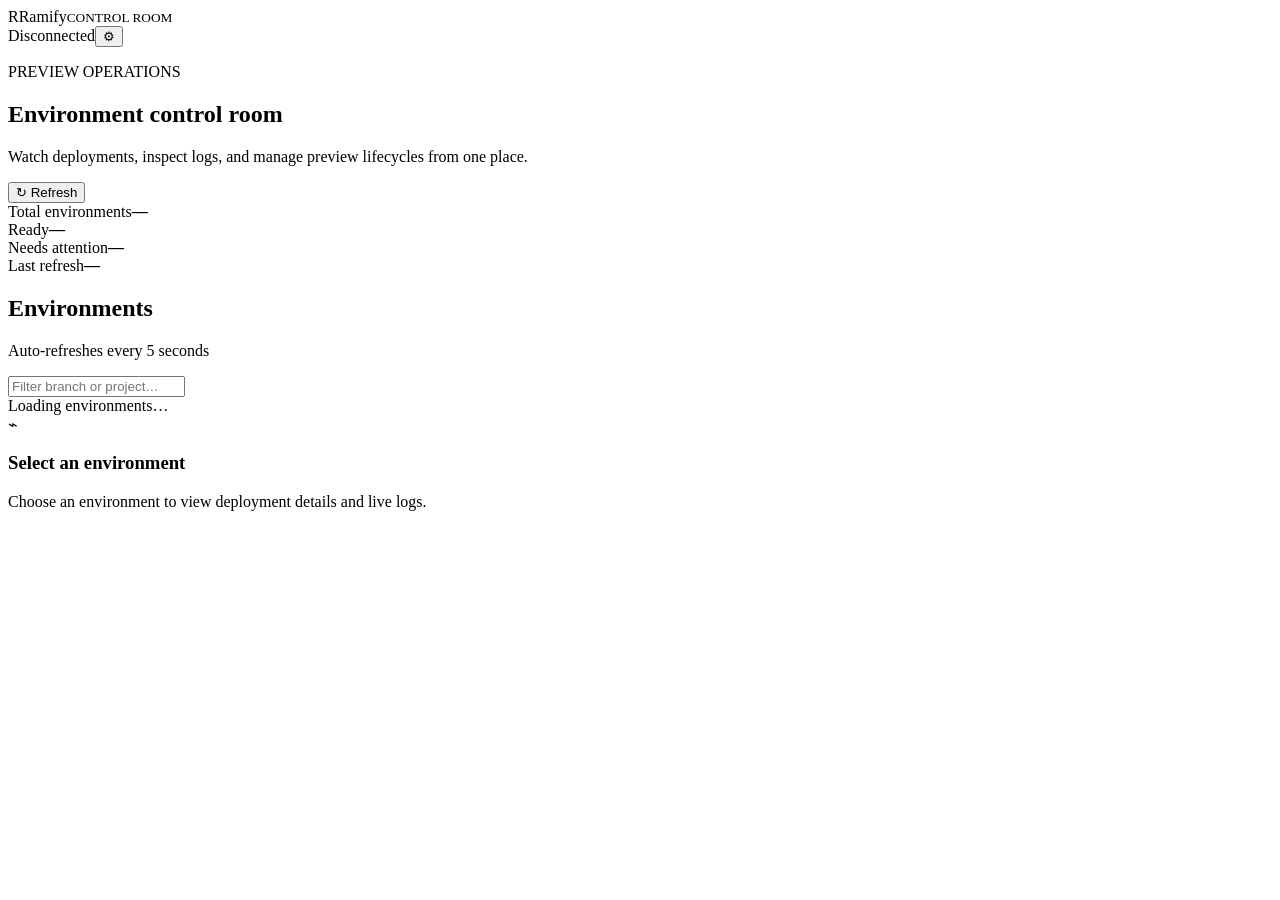
==== internal/api/dashboard/index.html @ 6ecee33e "feat: introduce built-in operational dashboard with environment management and auto-refreshing logs " ====
<!doctype html>
<html lang="en">
<head>
  <meta charset="utf-8">
  <meta name="viewport" content="width=device-width,initial-scale=1">
  <title>Ramify Control Room</title>
  <link rel="stylesheet" href="/dashboard/style.css">
</head>
<body>
  <header class="topbar">
    <div class="brand"><span class="brand-mark">R</span><span>Ramify</span><small>CONTROL ROOM</small></div>
    <div class="top-actions"><span id="connection" class="connection offline">Disconnected</span><button id="settings" class="icon-button" title="API token">⚙</button></div>
  </header>
  <main class="shell">
    <section class="hero"><div><p class="eyebrow">PREVIEW OPERATIONS</p><h1>Environment control room</h1><p class="muted">Watch deployments, inspect logs, and manage preview lifecycles from one place.</p></div><button id="refresh" class="button secondary">↻ Refresh</button></section>
    <section class="stats"><div class="stat"><span>Total environments</span><strong id="total">—</strong></div><div class="stat"><span>Ready</span><strong id="ready" class="green">—</strong></div><div class="stat"><span>Needs attention</span><strong id="attention" class="amber">—</strong></div><div class="stat"><span>Last refresh</span><strong id="updated">—</strong></div></section>
    <section class="workspace">
      <div class="panel environments-panel"><div class="panel-head"><div><h2>Environments</h2><p class="muted">Auto-refreshes every 5 seconds</p></div><input id="filter" class="search" placeholder="Filter branch or project…"></div><div id="environment-list" class="environment-list"><div class="empty">Loading environments…</div></div></div>
      <aside class="panel detail-panel"><div id="detail-empty" class="empty detail-empty"><div class="empty-icon">⌁</div><h3>Select an environment</h3><p>Choose an environment to view deployment details and live logs.</p></div><div id="detail" hidden></div></aside>
    </section>
  </main>
  <div id="toast" class="toast" role="status"></div>
  <dialog id="token-dialog"><form method="dialog" id="token-form"><div class="dialog-head"><div><p class="eyebrow">SECURE CONNECTION</p><h2>Connect to Ramify</h2></div><button value="cancel" class="close">×</button></div><p class="muted">Enter the bearer token configured for the Ramify TCP API. It stays in this browser only.</p><label>API token<input id="token" type="password" autocomplete="off" placeholder="Bearer token"></label><label class="remember"><input id="remember" type="checkbox" checked> Remember on this device</label><div class="dialog-actions"><button value="cancel" class="button secondary">Cancel</button><button value="default" class="button primary">Connect</button></div></form></dialog>
  <script src="/dashboard/app.js"></script>
</body>
</html>
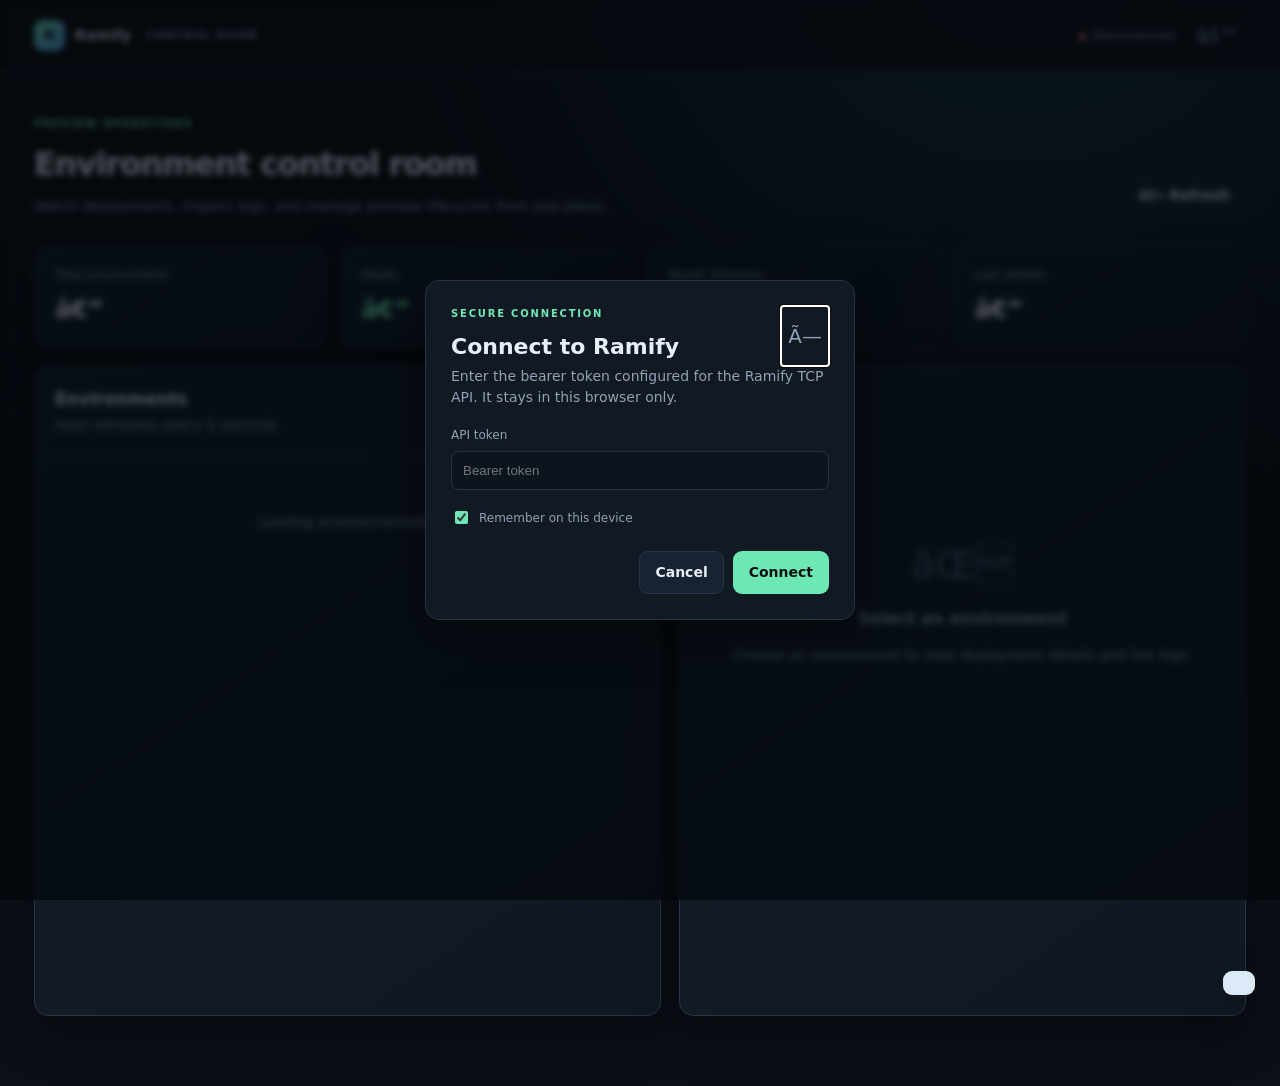
==== commit fe56fc77: "refactor: migrate dashboard to inline styles and remove unused CSS/JS Consolidates all dashboard sty" ====
--- a/internal/api/dashboard/index.html
+++ b/internal/api/dashboard/index.html
@@ -4,23 +4,619 @@
   <meta charset="utf-8">
   <meta name="viewport" content="width=device-width,initial-scale=1">
   <title>Ramify Control Room</title>
-  <link rel="stylesheet" href="/dashboard/style.css">
+  <style>
+:root {
+    color-scheme: dark;
+    --bg: #0b1017;
+    --panel: #111923;
+    --panel2: #172331;
+    --line: #263545;
+    --text: #e7eef7;
+    --muted: #91a2b5;
+    --accent: #6ee7b7;
+    --accent2: #60a5fa;
+    --amber: #fbbf24;
+    --red: #fb7185;
+    --shadow: 0 18px 50px #0005
+}
+
+* {
+    box-sizing: border-box
+}
+
+body {
+    margin: 0;
+    background: radial-gradient(circle at 80% -10%, #1d3847 0, #0b1017 40%);
+    color: var(--text);
+    font: 14px/1.5 Inter, ui-sans-serif, system-ui, -apple-system, BlinkMacSystemFont, "Segoe UI", sans-serif
+}
+
+.topbar {
+    height: 72px;
+    border-bottom: 1px solid var(--line);
+    display: flex;
+    align-items: center;
+    justify-content: space-between;
+    padding: 0 34px;
+    background: #0b1017dd;
+    backdrop-filter: blur(12px);
+    position: sticky;
+    top: 0;
+    z-index: 3
+}
+
+.brand {
+    display: flex;
+    align-items: center;
+    gap: 10px;
+    font-weight: 750;
+    letter-spacing: .02em
+}
+
+.brand small {
+    color: var(--muted);
+    font-size: 10px;
+    letter-spacing: .16em;
+    margin-left: 5px
+}
+
+.brand-mark {
+    display: grid;
+    place-items: center;
+    width: 31px;
+    height: 31px;
+    border-radius: 9px;
+    background: linear-gradient(135deg, var(--accent), var(--accent2));
+    color: #071016;
+    font-weight: 900
+}
+
+.top-actions {
+    display: flex;
+    align-items: center;
+    gap: 15px
+}
+
+.connection {
+    font-size: 12px
+}
+
+.connection:before {
+    content: "";
+    display: inline-block;
+    width: 7px;
+    height: 7px;
+    border-radius: 50%;
+    margin-right: 7px;
+    background: var(--red)
+}
+
+.connection.online:before {
+    background: var(--accent);
+    box-shadow: 0 0 12px var(--accent)
+}
+
+.connection.online {
+    color: var(--accent)
+}
+
+.connection.offline {
+    color: var(--muted)
+}
+
+button {
+    font: inherit;
+    cursor: pointer
+}
+
+.icon-button, .close {
+    border: 0;
+    background: none;
+    color: var(--muted);
+    font-size: 20px;
+    padding: 7px
+}
+
+.shell {
+    max-width: 1480px;
+    margin: auto;
+    padding: 44px 34px 70px
+}
+
+.hero {
+    display: flex;
+    justify-content: space-between;
+    align-items: end;
+    margin-bottom: 30px
+}
+
+.eyebrow {
+    font-size: 10px;
+    letter-spacing: .18em;
+    color: var(--accent);
+    font-weight: 750;
+    margin: 0 0 9px
+}
+
+.hero h1 {
+    font-size: 32px;
+    letter-spacing: -.04em;
+    margin: 0 0 8px
+}
+
+.muted {
+    color: var(--muted);
+    margin: 0
+}
+
+.button {
+    border: 1px solid transparent;
+    border-radius: 9px;
+    padding: 10px 15px;
+    font-weight: 700
+}
+
+.button.primary {
+    background: var(--accent);
+    color: #06110f
+}
+
+.button.secondary {
+    background: var(--panel2);
+    border-color: var(--line);
+    color: var(--text)
+}
+
+.button.danger {
+    background: #47202d;
+    border-color: #713143;
+    color: #fecdd3
+}
+
+.button.small {
+    font-size: 12px;
+    padding: 7px 10px
+}
+
+.stats {
+    display: grid;
+    grid-template-columns:repeat(4, 1fr);
+    gap: 14px;
+    margin-bottom: 18px
+}
+
+.stat, .panel {
+    background: linear-gradient(145deg, #131e2a, #101822);
+    border: 1px solid var(--line);
+    border-radius: 14px;
+    box-shadow: var(--shadow)
+}
+
+.stat {
+    padding: 18px 20px
+}
+
+.stat span {
+    display: block;
+    color: var(--muted);
+    font-size: 12px;
+    margin-bottom: 7px
+}
+
+.stat strong {
+    font-size: 25px;
+    letter-spacing: -.04em
+}
+
+.green {
+    color: var(--accent)
+}
+
+.amber {
+    color: var(--amber)
+}
+
+.workspace {
+    display: grid;
+    grid-template-columns:minmax(0, 1.05fr) minmax(380px, .95fr);
+    gap: 18px
+}
+
+.panel {
+    overflow: hidden
+}
+
+.panel-head {
+    display: flex;
+    justify-content: space-between;
+    align-items: center;
+    padding: 20px;
+    border-bottom: 1px solid var(--line)
+}
+
+h2 {
+    font-size: 17px;
+    margin: 0 0 3px
+}
+
+h3 {
+    margin: 0 0 5px
+}
+
+.search {
+    background: #0c141e;
+    border: 1px solid var(--line);
+    border-radius: 8px;
+    color: var(--text);
+    padding: 9px 11px;
+    width: 220px;
+    outline: none
+}
+
+.search:focus, input:focus {
+    border-color: var(--accent2)
+}
+
+.environment-list {
+    max-height: 650px;
+    overflow: auto
+}
+
+.environment {
+    padding: 17px 20px;
+    border-bottom: 1px solid #20303e;
+    cursor: pointer;
+    transition: .16s
+}
+
+.environment:hover, .environment.selected {
+    background: #182635
+}
+
+.env-main {
+    display: flex;
+    align-items: center;
+    justify-content: space-between;
+    gap: 10px
+}
+
+.env-name {
+    font-weight: 700;
+    overflow: hidden;
+    text-overflow: ellipsis;
+    white-space: nowrap
+}
+
+.env-branch {
+    color: var(--accent2);
+    font-family: ui-monospace, SFMono-Regular, monospace;
+    font-size: 12px;
+    margin-top: 4px;
+    overflow: hidden;
+    text-overflow: ellipsis;
+    white-space: nowrap
+}
+
+.env-meta {
+    display: flex;
+    gap: 14px;
+    color: var(--muted);
+    font-size: 11px;
+    margin-top: 10px
+}
+
+.badge {
+    font-size: 10px;
+    text-transform: uppercase;
+    letter-spacing: .08em;
+    border-radius: 20px;
+    padding: 4px 8px;
+    white-space: nowrap;
+    border: 1px solid
+}
+
+.badge.ready {
+    color: var(--accent);
+    border-color: #2b775e;
+    background: #12392f
+}
+
+.badge.failed, .badge.destroying {
+    color: var(--red);
+    border-color: #753343;
+    background: #3b1b27
+}
+
+.badge.sleeping, .badge.expired {
+    color: var(--amber);
+    border-color: #765b1b;
+    background: #3b2c0d
+}
+
+.badge.applying, .badge.pending {
+    color: var(--accent2);
+    border-color: #28568b;
+    background: #122a49
+}
+
+.detail-panel {
+    min-height: 650px
+}
+
+.detail {
+    padding: 25px
+}
+
+.detail-title {
+    display: flex;
+    justify-content: space-between;
+    gap: 12px;
+    align-items: start
+}
+
+.detail h2 {
+    font-size: 23px;
+    letter-spacing: -.03em
+}
+
+.detail-branch {
+    font-family: ui-monospace, monospace;
+    color: var(--accent2);
+    margin: 5px 0 19px
+}
+
+.actions {
+    display: flex;
+    gap: 8px;
+    flex-wrap: wrap;
+    margin: 18px 0 24px
+}
+
+.facts {
+    display: grid;
+    grid-template-columns:1fr 1fr;
+    gap: 13px;
+    margin-bottom: 24px
+}
+
+.fact {
+    background: #0c141e;
+    border: 1px solid #20303e;
+    border-radius: 9px;
+    padding: 11px
+}
+
+.fact span {
+    color: var(--muted);
+    font-size: 10px;
+    display: block;
+    text-transform: uppercase;
+    letter-spacing: .08em;
+    margin-bottom: 4px
+}
+
+.fact b {
+    font-size: 12px;
+    word-break: break-word
+}
+
+.logs-head {
+    display: flex;
+    justify-content: space-between;
+    align-items: center;
+    margin-bottom: 8px
+}
+
+.logs {
+    background: #080d13;
+    border: 1px solid #1d2a36;
+    border-radius: 9px;
+    min-height: 250px;
+    max-height: 390px;
+    overflow: auto;
+    padding: 14px;
+    color: #b8c7d8;
+    font: 12px/1.6 ui-monospace, SFMono-Regular, monospace;
+    white-space: pre-wrap
+}
+
+.empty {
+    text-align: center;
+    color: var(--muted);
+    padding: 55px 25px
+}
+
+.detail-empty {
+    padding-top: 170px
+}
+
+.empty-icon {
+    font-size: 38px;
+    color: #46627d;
+    margin-bottom: 13px
+}
+
+.toast {
+    position: fixed;
+    right: 25px;
+    bottom: 25px;
+    background: #dce9f7;
+    color: #0b1017;
+    padding: 12px 16px;
+    border-radius: 9px;
+    box-shadow: var(--shadow);
+    transform: translateY(120px);
+    transition: .25s;
+    z-index: 5
+}
+
+.toast.show {
+    transform: translateY(0)
+}
+
+dialog {
+    border: 1px solid var(--line);
+    border-radius: 14px;
+    background: var(--panel);
+    color: var(--text);
+    box-shadow: var(--shadow);
+    max-width: 430px;
+    width: calc(100% - 30px);
+    padding: 0
+}
+
+dialog::backdrop {
+    background: #02060baa;
+    backdrop-filter: blur(3px)
+}
+
+dialog form {
+    padding: 25px
+}
+
+.dialog-head {
+    display: flex;
+    justify-content: space-between
+}
+
+.dialog-head h2 {
+    font-size: 22px
+}
+
+label {
+    display: block;
+    font-size: 12px;
+    color: var(--muted);
+    margin-top: 18px
+}
+
+label input[type=password] {
+    display: block;
+    width: 100%;
+    margin-top: 7px;
+    background: #0c141e;
+    border: 1px solid var(--line);
+    border-radius: 8px;
+    color: var(--text);
+    padding: 11px
+}
+
+.remember {
+    display: flex;
+    gap: 8px;
+    align-items: center
+}
+
+.remember input {
+    accent-color: var(--accent)
+}
+
+.dialog-actions {
+    display: flex;
+    justify-content: end;
+    gap: 9px;
+    margin-top: 24px
+}
+
+@media (max-width: 900px) {
+    .workspace {
+        grid-template-columns:1fr
+    }
+
+    .detail-panel {
+        min-height: 450px
+    }
+
+    .stats {
+        grid-template-columns:repeat(2, 1fr)
+    }
+}
+
+@media (max-width: 580px) {
+    .topbar {
+        padding: 0 17px
+    }
+
+    .shell {
+        padding: 30px 15px
+    }
+
+    .hero {
+        align-items: start;
+        gap: 20px;
+        flex-direction: column
+    }
+
+    .hero h1 {
+        font-size: 27px
+    }
+
+    .panel-head {
+        display: block
+    }
+
+    .search {
+        width: 100%;
+        margin-top: 15px
+    }
+
+    .brand small {
+        display: none
+    }
+
+    .stats {
+        gap: 9px
+    }
+
+    .stat {
+        padding: 14px
+    }
+
+    .stat strong {
+        font-size: 21px
+    }
+}
+
+
+  </style>
 </head>
 <body>
   <header class="topbar">
     <div class="brand"><span class="brand-mark">R</span><span>Ramify</span><small>CONTROL ROOM</small></div>
-    <div class="top-actions"><span id="connection" class="connection offline">Disconnected</span><button id="settings" class="icon-button" title="API token">⚙</button></div>
+    <div class="top-actions"><span id="connection" class="connection offline">Disconnected</span><button id="settings" class="icon-button" title="API token">âš™</button></div>
   </header>
   <main class="shell">
-    <section class="hero"><div><p class="eyebrow">PREVIEW OPERATIONS</p><h1>Environment control room</h1><p class="muted">Watch deployments, inspect logs, and manage preview lifecycles from one place.</p></div><button id="refresh" class="button secondary">↻ Refresh</button></section>
-    <section class="stats"><div class="stat"><span>Total environments</span><strong id="total">—</strong></div><div class="stat"><span>Ready</span><strong id="ready" class="green">—</strong></div><div class="stat"><span>Needs attention</span><strong id="attention" class="amber">—</strong></div><div class="stat"><span>Last refresh</span><strong id="updated">—</strong></div></section>
+    <section class="hero"><div><p class="eyebrow">PREVIEW OPERATIONS</p><h1>Environment control room</h1><p class="muted">Watch deployments, inspect logs, and manage preview lifecycles from one place.</p></div><button id="refresh" class="button secondary">â†» Refresh</button></section>
+    <section class="stats"><div class="stat"><span>Total environments</span><strong id="total">â€”</strong></div><div class="stat"><span>Ready</span><strong id="ready" class="green">â€”</strong></div><div class="stat"><span>Needs attention</span><strong id="attention" class="amber">â€”</strong></div><div class="stat"><span>Last refresh</span><strong id="updated">â€”</strong></div></section>
     <section class="workspace">
-      <div class="panel environments-panel"><div class="panel-head"><div><h2>Environments</h2><p class="muted">Auto-refreshes every 5 seconds</p></div><input id="filter" class="search" placeholder="Filter branch or project…"></div><div id="environment-list" class="environment-list"><div class="empty">Loading environments…</div></div></div>
-      <aside class="panel detail-panel"><div id="detail-empty" class="empty detail-empty"><div class="empty-icon">⌁</div><h3>Select an environment</h3><p>Choose an environment to view deployment details and live logs.</p></div><div id="detail" hidden></div></aside>
+      <div class="panel environments-panel"><div class="panel-head"><div><h2>Environments</h2><p class="muted">Auto-refreshes every 5 seconds</p></div><input id="filter" class="search" placeholder="Filter branch or projectâ€¦"></div><div id="environment-list" class="environment-list"><div class="empty">Loading environmentsâ€¦</div></div></div>
+      <aside class="panel detail-panel"><div id="detail-empty" class="empty detail-empty"><div class="empty-icon">âŒ</div><h3>Select an environment</h3><p>Choose an environment to view deployment details and live logs.</p></div><div id="detail" hidden></div></aside>
     </section>
   </main>
   <div id="toast" class="toast" role="status"></div>
-  <dialog id="token-dialog"><form method="dialog" id="token-form"><div class="dialog-head"><div><p class="eyebrow">SECURE CONNECTION</p><h2>Connect to Ramify</h2></div><button value="cancel" class="close">×</button></div><p class="muted">Enter the bearer token configured for the Ramify TCP API. It stays in this browser only.</p><label>API token<input id="token" type="password" autocomplete="off" placeholder="Bearer token"></label><label class="remember"><input id="remember" type="checkbox" checked> Remember on this device</label><div class="dialog-actions"><button value="cancel" class="button secondary">Cancel</button><button value="default" class="button primary">Connect</button></div></form></dialog>
-  <script src="/dashboard/app.js"></script>
+  <dialog id="token-dialog"><form method="dialog" id="token-form"><div class="dialog-head"><div><p class="eyebrow">SECURE CONNECTION</p><h2>Connect to Ramify</h2></div><button value="cancel" class="close">Ã—</button></div><p class="muted">Enter the bearer token configured for the Ramify TCP API. It stays in this browser only.</p><label>API token<input id="token" type="password" autocomplete="off" placeholder="Bearer token"></label><label class="remember"><input id="remember" type="checkbox" checked> Remember on this device</label><div class="dialog-actions"><button value="cancel" class="button secondary">Cancel</button><button value="default" class="button primary">Connect</button></div></form></dialog>
+  <script>
+const state={token:localStorage.getItem('ramify.token')||'',envs:[],selected:null,baseDomain:'',logsTimer:null,refreshTimer:null};
+const $=id=>document.getElementById(id);
+const esc=v=>String(v??'').replace(/[&<>"']/g,c=>({'&':'&amp;','<':'&lt;','>':'&gt;','"':'&quot;',"'":'&#39;'}[c]));
+function api(path,options={}){options.headers={...(options.headers||{}),...(state.token?{Authorization:`Bearer ${state.token}`}:{})};return fetch(path,options).then(async r=>{if(r.status===401){openToken();throw Error('Unauthorized')}if(!r.ok)throw Error((await r.text())||`Request failed (${r.status})`);return r});}
+function openToken(){const d=$('token-dialog');$('token').value=state.token;d.showModal()}
+function toast(message){const t=$('toast');t.textContent=message;t.classList.add('show');setTimeout(()=>t.classList.remove('show'),3200)}
+function statusClass(s){return String(s||'').toLowerCase().replace(/[^a-z]/g,'')}
+function relativeTime(value){if(!value)return 'â€”';const d=new Date(value),m=Math.round((Date.now()-d)/60000);if(m<1)return 'just now';if(m<60)return `${m}m ago`;const h=Math.round(m/60);if(h<48)return `${h}h ago`;return `${Math.round(h/24)}d ago`}
+function expiry(value){if(!value)return 'No expiry';const d=new Date(value),m=Math.round((d-Date.now())/60000);if(m<0)return 'expired';if(m<60)return `${m}m left`;if(m<1440)return `${Math.round(m/60)}h left`;return `${Math.round(m/1440)}d left`}
+async function load(){try{const r=await api('/environments/?limit=100');state.envs=await r.json();$('connection').className='connection online';$('connection').textContent='Live';renderList();renderStats();if(state.selected){const found=state.envs.find(e=>e.ID===state.selected.ID);if(found){state.selected=found;renderDetail()}}$('updated').textContent=new Date().toLocaleTimeString([], {hour:'2-digit',minute:'2-digit'});}catch(e){$('connection').className='connection offline';$('connection').textContent='Disconnected';if(e.message!=='Unauthorized')toast(e.message)}}
+function renderStats(){$('total').textContent=state.envs.length;$('ready').textContent=state.envs.filter(e=>['ready','running'].includes(String(e.Status).toLowerCase())).length;$('attention').textContent=state.envs.filter(e=>['failed','destroying','expired'].includes(String(e.Status).toLowerCase())).length}
+function renderList(){const q=$('filter').value.toLowerCase();const list=state.envs.filter(e=>`${e.Project} ${e.Branch} ${e.Status}`.toLowerCase().includes(q));$('environment-list').innerHTML=list.length?list.map(e=>`<div class="environment ${state.selected?.ID===e.ID?'selected':''}" data-id="${esc(e.ID)}"><div class="env-main"><div class="env-name">${esc(e.Project)}</div><span class="badge ${statusClass(e.Status)}">${esc(e.Status)}</span></div><div class="env-branch">âŽ‡ ${esc(e.Branch)}</div><div class="env-meta"><span>${esc(e.Subdomain)}.${esc(state.baseDomain)}</span><span>${esc(expiry(e.TTLExpiresAt))}</span><span>${esc(relativeTime(e.UpdatedAt))}</span></div></div>`).join(''):'<div class="empty">No environments match this filter.</div>';document.querySelectorAll('.environment').forEach(x=>x.onclick=()=>select(x.dataset.id))}
+async function select(id){state.selected=state.envs.find(e=>e.ID===id)||null;renderList();renderDetail();loadLogs()}
+function renderDetail(){const e=state.selected;if(!e){$('detail').hidden=true;$('detail-empty').hidden=false;return}$('detail-empty').hidden=true;$('detail').hidden=false;const s=String(e.Status).toLowerCase();const host=`${e.Subdomain}.${state.baseDomain}`;$('detail').innerHTML=`<div class="detail"><div class="detail-title"><div><h2>${esc(e.Project)}</h2><div class="detail-branch">âŽ‡ ${esc(e.Branch)}</div></div><span class="badge ${statusClass(e.Status)}">${esc(e.Status)}</span></div><div class="actions"><a class="button primary" href="https://${esc(host)}" target="_blank" rel="noreferrer">Open preview â†—</a>${s==='sleeping'?'<button class="button secondary" data-action="wake">Wake</button>':s==='ready'?'<button class="button secondary" data-action="sleep">Sleep</button>':''}<button class="button danger" data-action="destroy">Destroy</button></div><div class="facts"><div class="fact"><span>Environment ID</span><b>${esc(e.ID)}</b></div><div class="fact"><span>Preview host</span><b>${esc(host)}</b></div><div class="fact"><span>Artifact</span><b>${esc(e.ArtifactRef)}</b></div><div class="fact"><span>Expires</span><b>${esc(e.TTLExpiresAt||'No expiry')}</b></div><div class="fact"><span>Created</span><b>${esc(e.CreatedAt)}</b></div><div class="fact"><span>Updated</span><b>${esc(e.UpdatedAt)}</b></div></div><div class="logs-head"><h3>Deployment logs</h3><button class="button secondary small" id="log-refresh">Refresh</button></div><pre id="logs" class="logs">Loading logsâ€¦</pre></div>`;document.querySelectorAll('[data-action]').forEach(b=>b.onclick=()=>action(b.dataset.action));$('log-refresh').onclick=loadLogs}
+async function action(kind){if(!state.selected)return;const labels={sleep:'sleep this environment',wake:'wake this environment',destroy:'destroy this environment'};if(!confirm(`Are you sure you want to ${labels[kind]}?`))return;try{const r=await api(`/environments/${encodeURIComponent(state.selected.ID)}/${kind}`,{method:'POST'});if(kind==='destroy'){$('detail-empty').hidden=false;$('detail').hidden=true;state.selected=null}else{state.selected=await r.json()}toast(`${kind[0].toUpperCase()+kind.slice(1)} requested`);await load()}catch(e){toast(e.message)}}
+async function loadLogs(){if(!state.selected)return;try{const r=await api(`/environments/${encodeURIComponent(state.selected.ID)}/logs`);$('logs').textContent=await r.text()}catch(e){if($('logs'))$('logs').textContent=e.message}}
+$('refresh').onclick=load;$('filter').oninput=renderList;$('settings').onclick=openToken;
+$('token-form').onsubmit=e=>{e.preventDefault();const value=$('token').value.trim();if(!value)return;state.token=value;if($('remember').checked)localStorage.setItem('ramify.token',value);else localStorage.removeItem('ramify.token');$('token-dialog').close();load()};
+fetch('/dashboard/config').then(r=>r.json()).then(c=>{state.baseDomain=c.base_domain;load();state.refreshTimer=setInterval(load,5000);state.logsTimer=setInterval(loadLogs,4000)});if(!state.token)setTimeout(openToken,250);
+
+
+  </script>
 </body>
 </html>
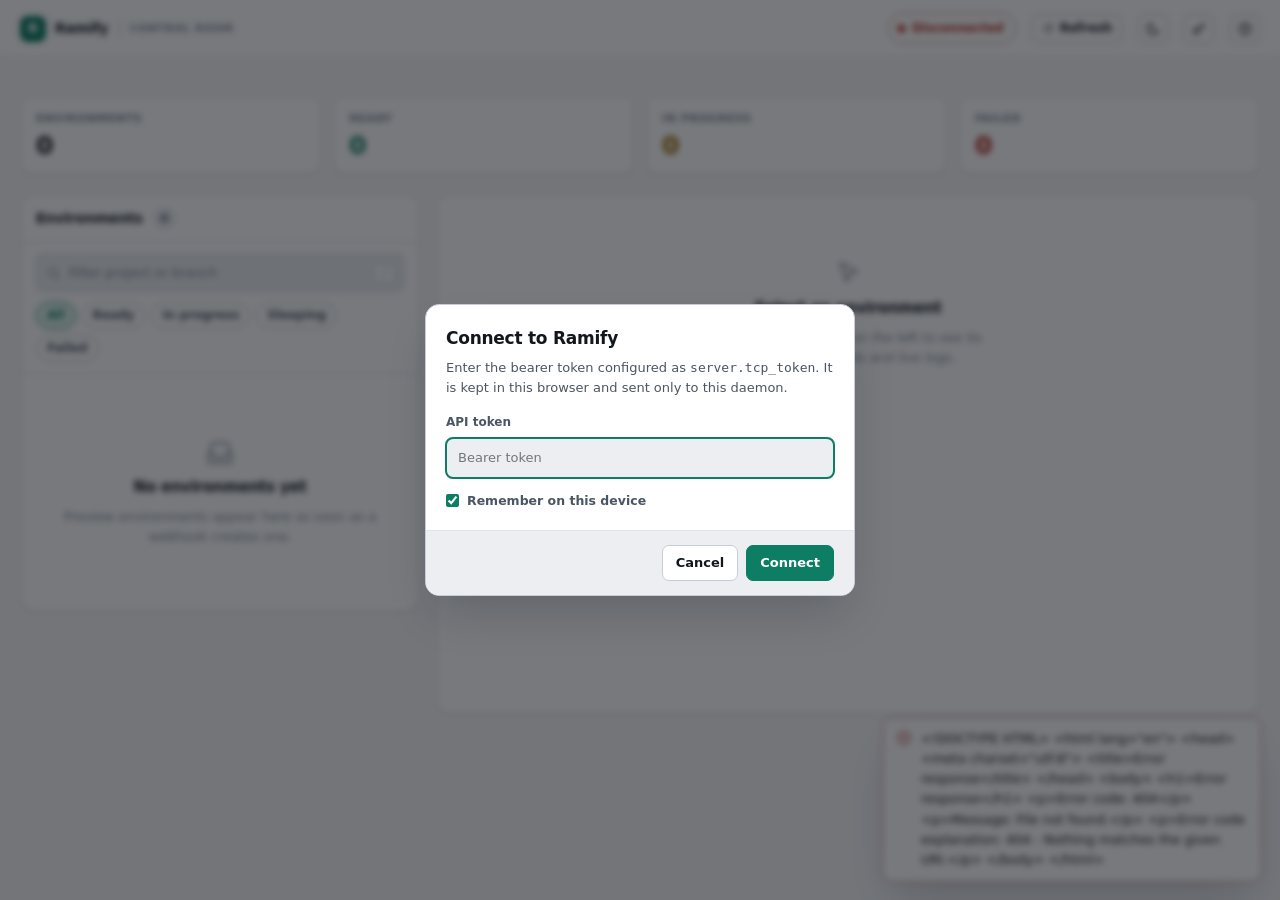
==== commit 2ce95c8a: "docs: expand provider documentation and operational guides Updated Google Cloud DNS, Route 53, and B" ====
--- a/internal/api/dashboard/index.html
+++ b/internal/api/dashboard/index.html
@@ -1,622 +1,1534 @@
 <!doctype html>
 <html lang="en">
 <head>
-  <meta charset="utf-8">
-  <meta name="viewport" content="width=device-width,initial-scale=1">
-  <title>Ramify Control Room</title>
-  <style>
+<meta charset="utf-8">
+<meta name="viewport" content="width=device-width,initial-scale=1">
+<meta name="color-scheme" content="light dark">
+<meta name="robots" content="noindex,nofollow">
+<title>Ramify Control Room</title>
+<style>
+/* ---------------------------------------------------------------- tokens -- */
 :root {
-    color-scheme: dark;
-    --bg: #0b1017;
-    --panel: #111923;
-    --panel2: #172331;
-    --line: #263545;
-    --text: #e7eef7;
-    --muted: #91a2b5;
-    --accent: #6ee7b7;
-    --accent2: #60a5fa;
-    --amber: #fbbf24;
-    --red: #fb7185;
-    --shadow: 0 18px 50px #0005
-}
-
-* {
-    box-sizing: border-box
-}
+  --bg:            #f6f7f9;
+  --bg-elev:       #ffffff;
+  --bg-sunken:     #eceef2;
+  --bg-code:       #f2f4f7;
+  --line:          #dfe3ea;
+  --line-strong:   #c6ccd8;
+  --text:          #12161d;
+  --text-soft:     #4b5563;
+  --text-faint:    #7b8494;
+
+  --accent:        #0d7d63;
+  --accent-hover:  #0a6250;
+  --accent-ink:    #ffffff;
+  --accent-wash:   #e2f3ee;
+
+  --ok:            #0d7d63;
+  --ok-wash:       #e2f3ee;
+  --busy:          #9a6400;
+  --busy-wash:     #fdf0d9;
+  --bad:           #b4241f;
+  --bad-wash:      #fce9e8;
+  --rest:          #4b5db8;
+  --rest-wash:     #e9ebfa;
+  --idle:          #6b7280;
+  --idle-wash:     #eceef2;
+
+  --focus:         #0d7d63;
+  --shadow-sm:     0 1px 2px rgba(16, 24, 40, .06), 0 1px 3px rgba(16, 24, 40, .04);
+  --shadow-md:     0 4px 12px rgba(16, 24, 40, .08), 0 1px 3px rgba(16, 24, 40, .04);
+  --shadow-lg:     0 24px 48px -12px rgba(16, 24, 40, .22);
+
+  --radius:        10px;
+  --radius-sm:     7px;
+  --radius-lg:     14px;
+
+  --sans: ui-sans-serif, system-ui, -apple-system, "Segoe UI", Roboto, "Helvetica Neue", Arial, sans-serif;
+  --mono: ui-monospace, SFMono-Regular, "SF Mono", Menlo, Consolas, "Liberation Mono", monospace;
+}
+
+@media (prefers-color-scheme: dark) {
+  :root:not([data-theme="light"]) {
+    --bg:          #0c0f14;
+    --bg-elev:     #141922;
+    --bg-sunken:   #0f131a;
+    --bg-code:     #0a0d12;
+    --line:        #232a36;
+    --line-strong: #333c4c;
+    --text:        #e8edf4;
+    --text-soft:   #a5b0c0;
+    --text-faint:  #78849a;
+
+    --accent:      #3ddab0;
+    --accent-hover:#63e5c2;
+    --accent-ink:  #04140f;
+    --accent-wash: #12312a;
+
+    --ok:          #3ddab0;
+    --ok-wash:     #12312a;
+    --busy:        #f0b64d;
+    --busy-wash:   #33270f;
+    --bad:         #ff8b84;
+    --bad-wash:    #3a1a1a;
+    --rest:        #93a4ff;
+    --rest-wash:   #1e2340;
+    --idle:        #8b95a6;
+    --idle-wash:   #1b212b;
+
+    --focus:       #3ddab0;
+    --shadow-sm:   0 1px 2px rgba(0, 0, 0, .5);
+    --shadow-md:   0 4px 14px rgba(0, 0, 0, .45);
+    --shadow-lg:   0 24px 48px -12px rgba(0, 0, 0, .7);
+  }
+}
+
+:root[data-theme="dark"] {
+  --bg:          #0c0f14;
+  --bg-elev:     #141922;
+  --bg-sunken:   #0f131a;
+  --bg-code:     #0a0d12;
+  --line:        #232a36;
+  --line-strong: #333c4c;
+  --text:        #e8edf4;
+  --text-soft:   #a5b0c0;
+  --text-faint:  #78849a;
+
+  --accent:      #3ddab0;
+  --accent-hover:#63e5c2;
+  --accent-ink:  #04140f;
+  --accent-wash: #12312a;
+
+  --ok:          #3ddab0;
+  --ok-wash:     #12312a;
+  --busy:        #f0b64d;
+  --busy-wash:   #33270f;
+  --bad:         #ff8b84;
+  --bad-wash:    #3a1a1a;
+  --rest:        #93a4ff;
+  --rest-wash:   #1e2340;
+  --idle:        #8b95a6;
+  --idle-wash:   #1b212b;
+
+  --focus:       #3ddab0;
+  --shadow-sm:   0 1px 2px rgba(0, 0, 0, .5);
+  --shadow-md:   0 4px 14px rgba(0, 0, 0, .45);
+  --shadow-lg:   0 24px 48px -12px rgba(0, 0, 0, .7);
+}
+
+/* ------------------------------------------------------------------ base -- */
+*, *::before, *::after { box-sizing: border-box; }
+
+html { -webkit-text-size-adjust: 100%; }
 
 body {
-    margin: 0;
-    background: radial-gradient(circle at 80% -10%, #1d3847 0, #0b1017 40%);
-    color: var(--text);
-    font: 14px/1.5 Inter, ui-sans-serif, system-ui, -apple-system, BlinkMacSystemFont, "Segoe UI", sans-serif
-}
-
+  margin: 0;
+  min-height: 100vh;
+  background: var(--bg);
+  color: var(--text);
+  font: 400 14px/1.55 var(--sans);
+  -webkit-font-smoothing: antialiased;
+}
+
+h1, h2, h3 { margin: 0; font-weight: 600; letter-spacing: -.015em; }
+
+:focus-visible {
+  outline: 2px solid var(--focus);
+  outline-offset: 2px;
+  border-radius: 4px;
+}
+
+.icon { width: 1em; height: 1em; flex: none; fill: none; stroke: currentColor; stroke-width: 1.75; stroke-linecap: round; stroke-linejoin: round; }
+.sr-only { position: absolute; width: 1px; height: 1px; padding: 0; margin: -1px; overflow: hidden; clip: rect(0 0 0 0); white-space: nowrap; border: 0; }
+.num { font-variant-numeric: tabular-nums; }
+
+/* ---------------------------------------------------------------- topbar -- */
 .topbar {
-    height: 72px;
-    border-bottom: 1px solid var(--line);
-    display: flex;
-    align-items: center;
-    justify-content: space-between;
-    padding: 0 34px;
-    background: #0b1017dd;
-    backdrop-filter: blur(12px);
-    position: sticky;
-    top: 0;
-    z-index: 3
-}
-
-.brand {
-    display: flex;
-    align-items: center;
-    gap: 10px;
-    font-weight: 750;
-    letter-spacing: .02em
-}
-
-.brand small {
-    color: var(--muted);
-    font-size: 10px;
-    letter-spacing: .16em;
-    margin-left: 5px
-}
+  position: sticky; top: 0; z-index: 20;
+  display: flex; align-items: center; gap: 16px;
+  padding: 0 20px; height: 58px;
+  background: color-mix(in srgb, var(--bg-elev) 88%, transparent);
+  border-bottom: 1px solid var(--line);
+  backdrop-filter: saturate(180%) blur(12px);
+}
+
+.brand { display: flex; align-items: center; gap: 9px; font-weight: 650; letter-spacing: -.02em; }
 
 .brand-mark {
-    display: grid;
-    place-items: center;
-    width: 31px;
-    height: 31px;
-    border-radius: 9px;
-    background: linear-gradient(135deg, var(--accent), var(--accent2));
-    color: #071016;
-    font-weight: 900
-}
-
-.top-actions {
-    display: flex;
-    align-items: center;
-    gap: 15px
-}
-
-.connection {
-    font-size: 12px
-}
-
-.connection:before {
-    content: "";
-    display: inline-block;
-    width: 7px;
-    height: 7px;
-    border-radius: 50%;
-    margin-right: 7px;
-    background: var(--red)
-}
-
-.connection.online:before {
-    background: var(--accent);
-    box-shadow: 0 0 12px var(--accent)
-}
-
-.connection.online {
-    color: var(--accent)
-}
-
-.connection.offline {
-    color: var(--muted)
-}
-
-button {
-    font: inherit;
-    cursor: pointer
-}
-
-.icon-button, .close {
-    border: 0;
-    background: none;
-    color: var(--muted);
-    font-size: 20px;
-    padding: 7px
-}
-
-.shell {
-    max-width: 1480px;
-    margin: auto;
-    padding: 44px 34px 70px
-}
-
-.hero {
-    display: flex;
-    justify-content: space-between;
-    align-items: end;
-    margin-bottom: 30px
-}
-
-.eyebrow {
-    font-size: 10px;
-    letter-spacing: .18em;
-    color: var(--accent);
-    font-weight: 750;
-    margin: 0 0 9px
-}
-
-.hero h1 {
-    font-size: 32px;
-    letter-spacing: -.04em;
-    margin: 0 0 8px
-}
-
-.muted {
-    color: var(--muted);
-    margin: 0
-}
-
-.button {
-    border: 1px solid transparent;
-    border-radius: 9px;
-    padding: 10px 15px;
-    font-weight: 700
-}
-
-.button.primary {
-    background: var(--accent);
-    color: #06110f
-}
-
-.button.secondary {
-    background: var(--panel2);
-    border-color: var(--line);
-    color: var(--text)
-}
-
-.button.danger {
-    background: #47202d;
-    border-color: #713143;
-    color: #fecdd3
-}
-
-.button.small {
-    font-size: 12px;
-    padding: 7px 10px
-}
-
-.stats {
-    display: grid;
-    grid-template-columns:repeat(4, 1fr);
-    gap: 14px;
-    margin-bottom: 18px
-}
-
-.stat, .panel {
-    background: linear-gradient(145deg, #131e2a, #101822);
-    border: 1px solid var(--line);
-    border-radius: 14px;
-    box-shadow: var(--shadow)
-}
+  display: grid; place-items: center;
+  width: 26px; height: 26px; border-radius: 8px;
+  background: var(--accent); color: var(--accent-ink);
+  font-size: 14px; font-weight: 800;
+}
+
+.brand-tag {
+  font-size: 10px; font-weight: 600; letter-spacing: .1em; text-transform: uppercase;
+  color: var(--text-faint); padding-left: 9px; margin-left: 3px;
+  border-left: 1px solid var(--line-strong);
+}
+
+.topbar-spacer { flex: 1; }
+
+.status-pill {
+  display: inline-flex; align-items: center; gap: 7px;
+  padding: 5px 11px 5px 9px; border-radius: 999px;
+  border: 1px solid var(--line); background: var(--bg-elev);
+  font-size: 12px; font-weight: 550; color: var(--text-soft);
+  white-space: nowrap;
+}
+.status-pill .dot { width: 7px; height: 7px; border-radius: 50%; background: var(--idle); flex: none; }
+.status-pill[data-state="live"]    { color: var(--ok);  border-color: color-mix(in srgb, var(--ok) 35%, var(--line)); }
+.status-pill[data-state="live"]  .dot { background: var(--ok); box-shadow: 0 0 0 3px var(--ok-wash); }
+.status-pill[data-state="error"]   { color: var(--bad); border-color: color-mix(in srgb, var(--bad) 35%, var(--line)); }
+.status-pill[data-state="error"] .dot { background: var(--bad); box-shadow: 0 0 0 3px var(--bad-wash); }
+.status-pill[data-state="paused"] .dot { background: var(--busy); }
+
+/* --------------------------------------------------------------- buttons -- */
+button, input, select { font: inherit; color: inherit; }
+
+.btn {
+  display: inline-flex; align-items: center; justify-content: center; gap: 6px;
+  padding: 7px 13px; border-radius: var(--radius-sm);
+  border: 1px solid var(--line-strong); background: var(--bg-elev); color: var(--text);
+  font-size: 13px; font-weight: 550; cursor: pointer; white-space: nowrap;
+  text-decoration: none;
+  transition: background .12s ease, border-color .12s ease, color .12s ease;
+}
+.btn:hover:not(:disabled)  { background: var(--bg-sunken); border-color: var(--text-faint); }
+.btn:disabled              { opacity: .5; cursor: not-allowed; }
+.btn-primary               { background: var(--accent); border-color: var(--accent); color: var(--accent-ink); }
+.btn-primary:hover:not(:disabled) { background: var(--accent-hover); border-color: var(--accent-hover); }
+.btn-danger                { color: var(--bad); border-color: color-mix(in srgb, var(--bad) 40%, var(--line)); }
+.btn-danger:hover:not(:disabled)  { background: var(--bad-wash); border-color: var(--bad); }
+.btn-sm                    { padding: 4px 9px; font-size: 12px; }
+.btn-icon                  { padding: 6px; width: 30px; height: 30px; }
+.btn-icon .icon            { width: 16px; height: 16px; }
+
+/* ---------------------------------------------------------------- layout -- */
+.shell { max-width: 1400px; margin: 0 auto; padding: 24px 20px 56px; }
+
+.stats { display: grid; grid-template-columns: repeat(4, 1fr); gap: 12px; margin-bottom: 20px; }
 
 .stat {
-    padding: 18px 20px
-}
-
-.stat span {
-    display: block;
-    color: var(--muted);
-    font-size: 12px;
-    margin-bottom: 7px
-}
-
-.stat strong {
-    font-size: 25px;
-    letter-spacing: -.04em
-}
-
-.green {
-    color: var(--accent)
-}
-
-.amber {
-    color: var(--amber)
-}
-
-.workspace {
-    display: grid;
-    grid-template-columns:minmax(0, 1.05fr) minmax(380px, .95fr);
-    gap: 18px
-}
+  background: var(--bg-elev); border: 1px solid var(--line);
+  border-radius: var(--radius); padding: 13px 15px; box-shadow: var(--shadow-sm);
+}
+.stat dt { margin: 0 0 5px; font-size: 11px; font-weight: 600; letter-spacing: .05em; text-transform: uppercase; color: var(--text-faint); }
+.stat dd { margin: 0; font-size: 25px; font-weight: 640; line-height: 1.1; letter-spacing: -.03em; }
+.stat[data-tone="ok"]   dd { color: var(--ok); }
+.stat[data-tone="busy"] dd { color: var(--busy); }
+.stat[data-tone="bad"]  dd { color: var(--bad); }
+
+.workspace { display: grid; grid-template-columns: minmax(0, 400px) minmax(0, 1fr); gap: 16px; align-items: start; }
 
 .panel {
-    overflow: hidden
+  background: var(--bg-elev); border: 1px solid var(--line);
+  border-radius: var(--radius-lg); box-shadow: var(--shadow-sm); overflow: hidden;
 }
 
 .panel-head {
-    display: flex;
-    justify-content: space-between;
-    align-items: center;
-    padding: 20px;
-    border-bottom: 1px solid var(--line)
-}
-
-h2 {
-    font-size: 17px;
-    margin: 0 0 3px
-}
-
-h3 {
-    margin: 0 0 5px
-}
-
-.search {
-    background: #0c141e;
-    border: 1px solid var(--line);
-    border-radius: 8px;
-    color: var(--text);
-    padding: 9px 11px;
-    width: 220px;
-    outline: none
-}
-
-.search:focus, input:focus {
-    border-color: var(--accent2)
-}
-
-.environment-list {
-    max-height: 650px;
-    overflow: auto
-}
-
-.environment {
-    padding: 17px 20px;
-    border-bottom: 1px solid #20303e;
-    cursor: pointer;
-    transition: .16s
-}
-
-.environment:hover, .environment.selected {
-    background: #182635
-}
-
-.env-main {
-    display: flex;
-    align-items: center;
-    justify-content: space-between;
-    gap: 10px
-}
-
-.env-name {
-    font-weight: 700;
-    overflow: hidden;
-    text-overflow: ellipsis;
-    white-space: nowrap
-}
-
+  display: flex; align-items: center; gap: 10px;
+  padding: 13px 15px; border-bottom: 1px solid var(--line);
+}
+.panel-head h2 { font-size: 14px; }
+.count-badge {
+  padding: 1px 7px; border-radius: 999px; background: var(--bg-sunken);
+  border: 1px solid var(--line); font-size: 11px; font-weight: 600; color: var(--text-soft);
+}
+
+/* ---------------------------------------------------------------- filter -- */
+.filter-bar { padding: 11px 15px; border-bottom: 1px solid var(--line); }
+
+.search { position: relative; display: block; }
+.search .icon {
+  position: absolute; left: 10px; top: 50%; transform: translateY(-50%);
+  width: 15px; height: 15px; color: var(--text-faint); pointer-events: none;
+}
+.search input {
+  width: 100%; padding: 8px 62px 8px 32px;
+  border: 1px solid var(--line-strong); border-radius: var(--radius-sm);
+  background: var(--bg-sunken); font-size: 13px;
+}
+.search input::placeholder { color: var(--text-faint); }
+.search input:focus { outline: 2px solid var(--focus); outline-offset: -1px; background: var(--bg-elev); }
+.search kbd {
+  position: absolute; right: 9px; top: 50%; transform: translateY(-50%);
+  padding: 2px 6px; border: 1px solid var(--line-strong); border-radius: 5px;
+  background: var(--bg-elev); font: 500 11px var(--mono); color: var(--text-faint);
+}
+.search input:focus ~ kbd { opacity: 0; }
+
+.chips { display: flex; flex-wrap: wrap; gap: 6px; margin-top: 10px; }
+.chip {
+  padding: 3px 10px; border-radius: 999px;
+  border: 1px solid var(--line-strong); background: transparent;
+  font-size: 12px; font-weight: 550; color: var(--text-soft); cursor: pointer;
+}
+.chip:hover { background: var(--bg-sunken); }
+.chip[aria-pressed="true"] { background: var(--accent-wash); border-color: var(--accent); color: var(--accent); }
+
+/* ------------------------------------------------------------------ list -- */
+.env-list { max-height: min(62vh, 660px); overflow-y: auto; overscroll-behavior: contain; }
+
+.env-row {
+  display: block; width: 100%; text-align: left;
+  padding: 12px 15px; border: 0; border-bottom: 1px solid var(--line);
+  border-left: 3px solid transparent;
+  background: transparent; cursor: pointer;
+  transition: background .1s ease;
+}
+.env-row:hover { background: var(--bg-sunken); }
+.env-row[aria-selected="true"] { background: var(--accent-wash); border-left-color: var(--accent); }
+.env-row:focus-visible { outline: 2px solid var(--focus); outline-offset: -2px; }
+
+.env-top { display: flex; align-items: center; gap: 8px; margin-bottom: 4px; }
+.env-project { flex: 1; min-width: 0; font-weight: 600; font-size: 13.5px; overflow: hidden; text-overflow: ellipsis; white-space: nowrap; }
 .env-branch {
-    color: var(--accent2);
-    font-family: ui-monospace, SFMono-Regular, monospace;
-    font-size: 12px;
-    margin-top: 4px;
-    overflow: hidden;
-    text-overflow: ellipsis;
-    white-space: nowrap
-}
-
-.env-meta {
-    display: flex;
-    gap: 14px;
-    color: var(--muted);
-    font-size: 11px;
-    margin-top: 10px
-}
-
+  display: flex; align-items: center; gap: 5px; margin-bottom: 6px;
+  font: 500 12px var(--mono); color: var(--text-soft);
+  overflow: hidden; text-overflow: ellipsis; white-space: nowrap;
+}
+.env-branch .icon { width: 12px; height: 12px; color: var(--text-faint); }
+.env-meta { display: flex; flex-wrap: wrap; gap: 4px 12px; font-size: 11.5px; color: var(--text-faint); }
+.env-meta span { display: inline-flex; align-items: center; gap: 4px; }
+
+/* ---------------------------------------------------------------- badges -- */
 .badge {
-    font-size: 10px;
-    text-transform: uppercase;
-    letter-spacing: .08em;
-    border-radius: 20px;
-    padding: 4px 8px;
-    white-space: nowrap;
-    border: 1px solid
-}
-
-.badge.ready {
-    color: var(--accent);
-    border-color: #2b775e;
-    background: #12392f
-}
-
-.badge.failed, .badge.destroying {
-    color: var(--red);
-    border-color: #753343;
-    background: #3b1b27
-}
-
-.badge.sleeping, .badge.expired {
-    color: var(--amber);
-    border-color: #765b1b;
-    background: #3b2c0d
-}
-
-.badge.applying, .badge.pending {
-    color: var(--accent2);
-    border-color: #28568b;
-    background: #122a49
-}
-
-.detail-panel {
-    min-height: 650px
-}
-
-.detail {
-    padding: 25px
-}
-
-.detail-title {
-    display: flex;
-    justify-content: space-between;
-    gap: 12px;
-    align-items: start
-}
-
-.detail h2 {
-    font-size: 23px;
-    letter-spacing: -.03em
-}
-
-.detail-branch {
-    font-family: ui-monospace, monospace;
-    color: var(--accent2);
-    margin: 5px 0 19px
-}
-
-.actions {
-    display: flex;
-    gap: 8px;
-    flex-wrap: wrap;
-    margin: 18px 0 24px
-}
-
-.facts {
-    display: grid;
-    grid-template-columns:1fr 1fr;
-    gap: 13px;
-    margin-bottom: 24px
-}
-
-.fact {
-    background: #0c141e;
-    border: 1px solid #20303e;
-    border-radius: 9px;
-    padding: 11px
-}
-
-.fact span {
-    color: var(--muted);
-    font-size: 10px;
-    display: block;
-    text-transform: uppercase;
-    letter-spacing: .08em;
-    margin-bottom: 4px
-}
-
-.fact b {
-    font-size: 12px;
-    word-break: break-word
-}
-
-.logs-head {
-    display: flex;
-    justify-content: space-between;
-    align-items: center;
-    margin-bottom: 8px
-}
+  display: inline-flex; align-items: center; gap: 5px; flex: none;
+  padding: 2px 9px 2px 7px; border-radius: 999px;
+  border: 1px solid transparent;
+  font-size: 11px; font-weight: 600; letter-spacing: .01em; text-transform: capitalize;
+}
+.badge .dot { width: 6px; height: 6px; border-radius: 50%; background: currentColor; flex: none; }
+.badge[data-tone="ok"]   { color: var(--ok);   background: var(--ok-wash);   border-color: color-mix(in srgb, var(--ok) 26%, transparent); }
+.badge[data-tone="busy"] { color: var(--busy); background: var(--busy-wash); border-color: color-mix(in srgb, var(--busy) 26%, transparent); }
+.badge[data-tone="bad"]  { color: var(--bad);  background: var(--bad-wash);  border-color: color-mix(in srgb, var(--bad) 26%, transparent); }
+.badge[data-tone="rest"] { color: var(--rest); background: var(--rest-wash); border-color: color-mix(in srgb, var(--rest) 26%, transparent); }
+.badge[data-tone="idle"] { color: var(--idle); background: var(--idle-wash); border-color: color-mix(in srgb, var(--idle) 26%, transparent); }
+.badge[data-pulse="true"] .dot { animation: pulse 1.6s ease-in-out infinite; }
+
+@keyframes pulse { 0%, 100% { opacity: 1; } 50% { opacity: .28; } }
+
+/* ---------------------------------------------------------------- detail -- */
+.detail-panel { min-height: 520px; }
+
+.detail-head { padding: 18px 20px; border-bottom: 1px solid var(--line); }
+.detail-title { display: flex; align-items: flex-start; gap: 12px; }
+.detail-title h2 { font-size: 19px; letter-spacing: -.025em; word-break: break-word; }
+.detail-sub { display: flex; align-items: center; gap: 6px; margin-top: 5px; font: 500 12.5px var(--mono); color: var(--text-soft); word-break: break-all; }
+.detail-sub .icon { width: 13px; height: 13px; color: var(--text-faint); flex: none; }
+
+.actions { display: flex; flex-wrap: wrap; gap: 8px; margin-top: 15px; }
+
+.facts { display: grid; grid-template-columns: repeat(auto-fill, minmax(200px, 1fr)); gap: 10px; padding: 18px 20px; }
+.fact { padding: 10px 12px; border: 1px solid var(--line); border-radius: var(--radius-sm); background: var(--bg-sunken); min-width: 0; }
+.fact dt { margin: 0 0 4px; font-size: 10.5px; font-weight: 600; letter-spacing: .05em; text-transform: uppercase; color: var(--text-faint); }
+.fact dd { display: flex; align-items: center; gap: 6px; margin: 0; font: 500 12.5px var(--mono); word-break: break-all; }
+.fact dd > span { min-width: 0; }
+.copy { flex: none; padding: 3px; border: 0; background: transparent; color: var(--text-faint); border-radius: 4px; cursor: pointer; }
+.copy:hover { color: var(--accent); background: var(--bg-elev); }
+.copy .icon { width: 13px; height: 13px; display: block; }
+
+.logs-section { padding: 0 20px 20px; }
+.logs-head { display: flex; align-items: center; gap: 10px; margin-bottom: 9px; }
+.logs-head h3 { font-size: 13px; }
+.logs-head label { display: inline-flex; align-items: center; gap: 6px; font-size: 12px; color: var(--text-soft); cursor: pointer; }
+.logs-head input[type="checkbox"] { accent-color: var(--accent); margin: 0; }
 
 .logs {
-    background: #080d13;
-    border: 1px solid #1d2a36;
-    border-radius: 9px;
-    min-height: 250px;
-    max-height: 390px;
-    overflow: auto;
-    padding: 14px;
-    color: #b8c7d8;
-    font: 12px/1.6 ui-monospace, SFMono-Regular, monospace;
-    white-space: pre-wrap
-}
-
-.empty {
-    text-align: center;
-    color: var(--muted);
-    padding: 55px 25px
-}
-
-.detail-empty {
-    padding-top: 170px
-}
-
-.empty-icon {
-    font-size: 38px;
-    color: #46627d;
-    margin-bottom: 13px
-}
-
+  margin: 0; padding: 14px;
+  height: 320px; overflow: auto; overscroll-behavior: contain;
+  background: var(--bg-code); border: 1px solid var(--line); border-radius: var(--radius-sm);
+  font: 12px/1.65 var(--mono); color: var(--text-soft);
+  white-space: pre-wrap; word-break: break-word;
+}
+
+/* ---------------------------------------------------------------- states -- */
+.state { display: grid; place-items: center; gap: 8px; padding: 64px 28px; text-align: center; }
+.state .icon { width: 30px; height: 30px; color: var(--text-faint); stroke-width: 1.4; }
+.state h3 { font-size: 15px; }
+.state p { margin: 0; max-width: 40ch; font-size: 13px; color: var(--text-faint); }
+
+.skeleton { padding: 12px 15px; border-bottom: 1px solid var(--line); }
+.skeleton-line { height: 9px; border-radius: 4px; background: var(--bg-sunken); animation: shimmer 1.5s ease-in-out infinite; }
+.skeleton-line + .skeleton-line { margin-top: 8px; }
+@keyframes shimmer { 0%, 100% { opacity: 1; } 50% { opacity: .45; } }
+
+/* ---------------------------------------------------------------- toasts -- */
+.toasts {
+  position: fixed; right: 18px; bottom: 18px; z-index: 60;
+  display: flex; flex-direction: column-reverse; gap: 8px; max-width: min(380px, calc(100vw - 36px));
+}
 .toast {
-    position: fixed;
-    right: 25px;
-    bottom: 25px;
-    background: #dce9f7;
-    color: #0b1017;
-    padding: 12px 16px;
-    border-radius: 9px;
-    box-shadow: var(--shadow);
-    transform: translateY(120px);
-    transition: .25s;
-    z-index: 5
-}
-
-.toast.show {
-    transform: translateY(0)
-}
-
+  display: flex; align-items: flex-start; gap: 9px;
+  padding: 11px 13px; border-radius: var(--radius);
+  background: var(--bg-elev); border: 1px solid var(--line-strong);
+  box-shadow: var(--shadow-lg); font-size: 13px;
+  animation: toast-in .18s ease-out;
+}
+.toast .icon { width: 16px; height: 16px; margin-top: 1px; }
+.toast[data-tone="ok"]  .icon { color: var(--ok); }
+.toast[data-tone="bad"] .icon { color: var(--bad); }
+.toast[data-tone="bad"] { border-color: color-mix(in srgb, var(--bad) 45%, var(--line)); }
+@keyframes toast-in { from { opacity: 0; transform: translateY(10px); } }
+
+/* --------------------------------------------------------------- dialogs -- */
 dialog {
-    border: 1px solid var(--line);
-    border-radius: 14px;
-    background: var(--panel);
-    color: var(--text);
-    box-shadow: var(--shadow);
-    max-width: 430px;
-    width: calc(100% - 30px);
-    padding: 0
-}
-
-dialog::backdrop {
-    background: #02060baa;
-    backdrop-filter: blur(3px)
-}
-
-dialog form {
-    padding: 25px
-}
-
-.dialog-head {
-    display: flex;
-    justify-content: space-between
-}
-
-.dialog-head h2 {
-    font-size: 22px
-}
-
-label {
-    display: block;
-    font-size: 12px;
-    color: var(--muted);
-    margin-top: 18px
-}
-
-label input[type=password] {
-    display: block;
-    width: 100%;
-    margin-top: 7px;
-    background: #0c141e;
-    border: 1px solid var(--line);
-    border-radius: 8px;
-    color: var(--text);
-    padding: 11px
-}
-
-.remember {
-    display: flex;
-    gap: 8px;
-    align-items: center
-}
-
-.remember input {
-    accent-color: var(--accent)
-}
-
-.dialog-actions {
-    display: flex;
-    justify-content: end;
-    gap: 9px;
-    margin-top: 24px
-}
-
-@media (max-width: 900px) {
-    .workspace {
-        grid-template-columns:1fr
-    }
-
-    .detail-panel {
-        min-height: 450px
-    }
-
-    .stats {
-        grid-template-columns:repeat(2, 1fr)
-    }
-}
-
-@media (max-width: 580px) {
-    .topbar {
-        padding: 0 17px
-    }
-
-    .shell {
-        padding: 30px 15px
-    }
-
-    .hero {
-        align-items: start;
-        gap: 20px;
-        flex-direction: column
-    }
-
-    .hero h1 {
-        font-size: 27px
-    }
-
-    .panel-head {
-        display: block
-    }
-
-    .search {
-        width: 100%;
-        margin-top: 15px
-    }
-
-    .brand small {
-        display: none
-    }
-
-    .stats {
-        gap: 9px
-    }
-
-    .stat {
-        padding: 14px
-    }
-
-    .stat strong {
-        font-size: 21px
-    }
-}
-
-
-  </style>
+  padding: 0; width: min(430px, calc(100vw - 32px));
+  border: 1px solid var(--line-strong); border-radius: var(--radius-lg);
+  background: var(--bg-elev); color: var(--text); box-shadow: var(--shadow-lg);
+}
+dialog::backdrop { background: rgba(9, 12, 17, .55); backdrop-filter: blur(3px); }
+dialog .body { padding: 20px; }
+dialog h2 { font-size: 17px; margin-bottom: 7px; }
+dialog p { margin: 0 0 4px; font-size: 13px; color: var(--text-soft); }
+dialog label { display: block; margin-top: 15px; font-size: 12px; font-weight: 550; color: var(--text-soft); }
+dialog input[type="password"], dialog input[type="text"] {
+  display: block; width: 100%; margin-top: 6px; padding: 9px 11px;
+  border: 1px solid var(--line-strong); border-radius: var(--radius-sm);
+  background: var(--bg-sunken); font-size: 13px;
+}
+dialog input:focus { outline: 2px solid var(--focus); outline-offset: -1px; }
+.check { display: flex; align-items: center; gap: 8px; margin-top: 13px; font-size: 12.5px; color: var(--text-soft); cursor: pointer; }
+.check input { accent-color: var(--accent); margin: 0; }
+.dialog-actions { display: flex; justify-content: flex-end; gap: 8px; padding: 14px 20px; border-top: 1px solid var(--line); background: var(--bg-sunken); }
+
+.shortcut-list { display: grid; gap: 9px; margin-top: 6px; }
+.shortcut-list div { display: flex; align-items: center; justify-content: space-between; gap: 16px; font-size: 13px; }
+.shortcut-list kbd {
+  padding: 2px 7px; border: 1px solid var(--line-strong); border-radius: 5px;
+  background: var(--bg-sunken); font: 500 11.5px var(--mono);
+}
+
+/* ------------------------------------------------------------ responsive -- */
+@media (max-width: 1000px) {
+  .workspace { grid-template-columns: 1fr; }
+  .env-list { max-height: 380px; }
+  .detail-panel { min-height: 0; }
+}
+@media (max-width: 620px) {
+  .shell { padding: 16px 12px 40px; }
+  .topbar { padding: 0 12px; gap: 10px; }
+  .brand-tag { display: none; }
+  .stats { grid-template-columns: repeat(2, 1fr); }
+  .stat dd { font-size: 21px; }
+  .status-pill .label { display: none; }
+  .status-pill { padding: 5px 8px; }
+}
+
+@media (prefers-reduced-motion: reduce) {
+  *, *::before, *::after { animation-duration: .01ms !important; animation-iteration-count: 1 !important; transition-duration: .01ms !important; }
+}
+</style>
 </head>
 <body>
-  <header class="topbar">
-    <div class="brand"><span class="brand-mark">R</span><span>Ramify</span><small>CONTROL ROOM</small></div>
-    <div class="top-actions"><span id="connection" class="connection offline">Disconnected</span><button id="settings" class="icon-button" title="API token">âš™</button></div>
-  </header>
-  <main class="shell">
-    <section class="hero"><div><p class="eyebrow">PREVIEW OPERATIONS</p><h1>Environment control room</h1><p class="muted">Watch deployments, inspect logs, and manage preview lifecycles from one place.</p></div><button id="refresh" class="button secondary">â†» Refresh</button></section>
-    <section class="stats"><div class="stat"><span>Total environments</span><strong id="total">â€”</strong></div><div class="stat"><span>Ready</span><strong id="ready" class="green">â€”</strong></div><div class="stat"><span>Needs attention</span><strong id="attention" class="amber">â€”</strong></div><div class="stat"><span>Last refresh</span><strong id="updated">â€”</strong></div></section>
-    <section class="workspace">
-      <div class="panel environments-panel"><div class="panel-head"><div><h2>Environments</h2><p class="muted">Auto-refreshes every 5 seconds</p></div><input id="filter" class="search" placeholder="Filter branch or projectâ€¦"></div><div id="environment-list" class="environment-list"><div class="empty">Loading environmentsâ€¦</div></div></div>
-      <aside class="panel detail-panel"><div id="detail-empty" class="empty detail-empty"><div class="empty-icon">âŒ</div><h3>Select an environment</h3><p>Choose an environment to view deployment details and live logs.</p></div><div id="detail" hidden></div></aside>
+
+<svg width="0" height="0" style="position:absolute" aria-hidden="true" focusable="false">
+  <defs>
+    <symbol id="i-branch" viewBox="0 0 24 24"><circle cx="6" cy="5" r="2.4"/><circle cx="6" cy="19" r="2.4"/><circle cx="18" cy="9" r="2.4"/><path d="M6 7.4v9.2M8.4 5h4.4a3 3 0 0 1 3 3v.6"/></symbol>
+    <symbol id="i-search" viewBox="0 0 24 24"><circle cx="11" cy="11" r="7"/><path d="m20 20-3.6-3.6"/></symbol>
+    <symbol id="i-refresh" viewBox="0 0 24 24"><path d="M20 11a8 8 0 1 0-2.3 5.7"/><path d="M20 4v7h-7"/></symbol>
+    <symbol id="i-external" viewBox="0 0 24 24"><path d="M14 4h6v6M20 4l-9 9"/><path d="M18 14v4.5A1.5 1.5 0 0 1 16.5 20h-11A1.5 1.5 0 0 1 4 18.5v-11A1.5 1.5 0 0 1 5.5 6H10"/></symbol>
+    <symbol id="i-moon" viewBox="0 0 24 24"><path d="M20 14.2A8.2 8.2 0 0 1 9.8 4 8.4 8.4 0 1 0 20 14.2Z"/></symbol>
+    <symbol id="i-sun" viewBox="0 0 24 24"><circle cx="12" cy="12" r="4"/><path d="M12 2v2m0 16v2M4.9 4.9l1.4 1.4m11.4 11.4 1.4 1.4M2 12h2m16 0h2M4.9 19.1l1.4-1.4M17.7 6.3l1.4-1.4"/></symbol>
+    <symbol id="i-key" viewBox="0 0 24 24"><circle cx="8" cy="15" r="4"/><path d="m10.9 12.1 8-8M17 6l2.5 2.5M14.5 8.5 17 11"/></symbol>
+    <symbol id="i-clock" viewBox="0 0 24 24"><circle cx="12" cy="12" r="8.5"/><path d="M12 7.5V12l3 2"/></symbol>
+    <symbol id="i-hourglass" viewBox="0 0 24 24"><path d="M7 3h10M7 21h10M8 3v3.5a4 4 0 0 0 1.4 3L12 12l-2.6 2.5A4 4 0 0 0 8 17.5V21M16 3v3.5a4 4 0 0 1-1.4 3L12 12l2.6 2.5a4 4 0 0 1 1.4 3V21"/></symbol>
+    <symbol id="i-copy" viewBox="0 0 24 24"><rect x="9" y="9" width="11" height="11" rx="2"/><path d="M5 15V6a2 2 0 0 1 2-2h9"/></symbol>
+    <symbol id="i-check" viewBox="0 0 24 24"><path d="m5 13 4.5 4.5L19 7"/></symbol>
+    <symbol id="i-alert" viewBox="0 0 24 24"><circle cx="12" cy="12" r="8.5"/><path d="M12 8v5M12 16.2v.1"/></symbol>
+    <symbol id="i-inbox" viewBox="0 0 24 24"><path d="M3.5 13h4l1.5 3h6l1.5-3h4"/><path d="M6 4h12l3 9v5.5A1.5 1.5 0 0 1 19.5 20h-15A1.5 1.5 0 0 1 3 18.5V13Z"/></symbol>
+    <symbol id="i-pointer" viewBox="0 0 24 24"><path d="m6 3 13 7-5.4 1.8L11 18Z"/></symbol>
+    <symbol id="i-moon-z" viewBox="0 0 24 24"><path d="M14 4h5l-5 6h5"/><path d="M20 15.5A7.5 7.5 0 0 1 10.5 6 7.7 7.7 0 1 0 20 15.5Z"/></symbol>
+    <symbol id="i-power" viewBox="0 0 24 24"><path d="M12 4v8"/><path d="M7.1 7.1a7 7 0 1 0 9.8 0"/></symbol>
+    <symbol id="i-trash" viewBox="0 0 24 24"><path d="M4 7h16M10 7V4.5h4V7M6 7l1 12.5A1.5 1.5 0 0 0 8.5 21h7a1.5 1.5 0 0 0 1.5-1.5L18 7"/></symbol>
+    <symbol id="i-help" viewBox="0 0 24 24"><circle cx="12" cy="12" r="8.5"/><path d="M9.7 9.4a2.4 2.4 0 0 1 4.6.8c0 1.6-2.3 2-2.3 3.3M12 17.2v.1"/></symbol>
+  </defs>
+</svg>
+
+<header class="topbar">
+  <div class="brand">
+    <span class="brand-mark" aria-hidden="true">R</span>
+    <span>Ramify</span>
+    <span class="brand-tag">Control Room</span>
+  </div>
+  <div class="topbar-spacer"></div>
+  <span id="connection" class="status-pill" data-state="idle" role="status">
+    <span class="dot" aria-hidden="true"></span>
+    <span class="label">Connecting</span>
+  </span>
+  <button id="refresh" class="btn btn-sm" type="button" title="Refresh (r)">
+    <svg class="icon" aria-hidden="true"><use href="#i-refresh"/></svg>
+    Refresh
+  </button>
+  <button id="theme-toggle" class="btn btn-icon" type="button" title="Toggle theme" aria-label="Toggle colour theme">
+    <svg class="icon" aria-hidden="true"><use href="#i-moon"/></svg>
+  </button>
+  <button id="open-token" class="btn btn-icon" type="button" title="API token" aria-label="Set API token">
+    <svg class="icon" aria-hidden="true"><use href="#i-key"/></svg>
+  </button>
+  <button id="open-help" class="btn btn-icon" type="button" title="Keyboard shortcuts (?)" aria-label="Keyboard shortcuts">
+    <svg class="icon" aria-hidden="true"><use href="#i-help"/></svg>
+  </button>
+</header>
+
+<main class="shell">
+  <dl class="stats">
+    <div class="stat"><dt>Environments</dt><dd id="stat-total" class="num">&mdash;</dd></div>
+    <div class="stat" data-tone="ok"><dt>Ready</dt><dd id="stat-ready" class="num">&mdash;</dd></div>
+    <div class="stat" data-tone="busy"><dt>In progress</dt><dd id="stat-busy" class="num">&mdash;</dd></div>
+    <div class="stat" data-tone="bad"><dt>Failed</dt><dd id="stat-failed" class="num">&mdash;</dd></div>
+  </dl>
+
+  <div class="workspace">
+    <section class="panel" aria-labelledby="list-heading">
+      <div class="panel-head">
+        <h2 id="list-heading">Environments</h2>
+        <span id="list-count" class="count-badge">0</span>
+      </div>
+
+      <div class="filter-bar">
+        <label class="search">
+          <span class="sr-only">Filter environments</span>
+          <svg class="icon" aria-hidden="true"><use href="#i-search"/></svg>
+          <input id="filter" type="search" placeholder="Filter project or branch" autocomplete="off" spellcheck="false">
+          <kbd aria-hidden="true">/</kbd>
+        </label>
+        <div id="chips" class="chips" role="group" aria-label="Filter by status"></div>
+      </div>
+
+      <div id="env-list" class="env-list" role="listbox" aria-labelledby="list-heading" tabindex="-1"></div>
     </section>
-  </main>
-  <div id="toast" class="toast" role="status"></div>
-  <dialog id="token-dialog"><form method="dialog" id="token-form"><div class="dialog-head"><div><p class="eyebrow">SECURE CONNECTION</p><h2>Connect to Ramify</h2></div><button value="cancel" class="close">Ã—</button></div><p class="muted">Enter the bearer token configured for the Ramify TCP API. It stays in this browser only.</p><label>API token<input id="token" type="password" autocomplete="off" placeholder="Bearer token"></label><label class="remember"><input id="remember" type="checkbox" checked> Remember on this device</label><div class="dialog-actions"><button value="cancel" class="button secondary">Cancel</button><button value="default" class="button primary">Connect</button></div></form></dialog>
-  <script>
-const state={token:localStorage.getItem('ramify.token')||'',envs:[],selected:null,baseDomain:'',logsTimer:null,refreshTimer:null};
-const $=id=>document.getElementById(id);
-const esc=v=>String(v??'').replace(/[&<>"']/g,c=>({'&':'&amp;','<':'&lt;','>':'&gt;','"':'&quot;',"'":'&#39;'}[c]));
-function api(path,options={}){options.headers={...(options.headers||{}),...(state.token?{Authorization:`Bearer ${state.token}`}:{})};return fetch(path,options).then(async r=>{if(r.status===401){openToken();throw Error('Unauthorized')}if(!r.ok)throw Error((await r.text())||`Request failed (${r.status})`);return r});}
-function openToken(){const d=$('token-dialog');$('token').value=state.token;d.showModal()}
-function toast(message){const t=$('toast');t.textContent=message;t.classList.add('show');setTimeout(()=>t.classList.remove('show'),3200)}
-function statusClass(s){return String(s||'').toLowerCase().replace(/[^a-z]/g,'')}
-function relativeTime(value){if(!value)return 'â€”';const d=new Date(value),m=Math.round((Date.now()-d)/60000);if(m<1)return 'just now';if(m<60)return `${m}m ago`;const h=Math.round(m/60);if(h<48)return `${h}h ago`;return `${Math.round(h/24)}d ago`}
-function expiry(value){if(!value)return 'No expiry';const d=new Date(value),m=Math.round((d-Date.now())/60000);if(m<0)return 'expired';if(m<60)return `${m}m left`;if(m<1440)return `${Math.round(m/60)}h left`;return `${Math.round(m/1440)}d left`}
-async function load(){try{const r=await api('/environments/?limit=100');state.envs=await r.json();$('connection').className='connection online';$('connection').textContent='Live';renderList();renderStats();if(state.selected){const found=state.envs.find(e=>e.ID===state.selected.ID);if(found){state.selected=found;renderDetail()}}$('updated').textContent=new Date().toLocaleTimeString([], {hour:'2-digit',minute:'2-digit'});}catch(e){$('connection').className='connection offline';$('connection').textContent='Disconnected';if(e.message!=='Unauthorized')toast(e.message)}}
-function renderStats(){$('total').textContent=state.envs.length;$('ready').textContent=state.envs.filter(e=>['ready','running'].includes(String(e.Status).toLowerCase())).length;$('attention').textContent=state.envs.filter(e=>['failed','destroying','expired'].includes(String(e.Status).toLowerCase())).length}
-function renderList(){const q=$('filter').value.toLowerCase();const list=state.envs.filter(e=>`${e.Project} ${e.Branch} ${e.Status}`.toLowerCase().includes(q));$('environment-list').innerHTML=list.length?list.map(e=>`<div class="environment ${state.selected?.ID===e.ID?'selected':''}" data-id="${esc(e.ID)}"><div class="env-main"><div class="env-name">${esc(e.Project)}</div><span class="badge ${statusClass(e.Status)}">${esc(e.Status)}</span></div><div class="env-branch">âŽ‡ ${esc(e.Branch)}</div><div class="env-meta"><span>${esc(e.Subdomain)}.${esc(state.baseDomain)}</span><span>${esc(expiry(e.TTLExpiresAt))}</span><span>${esc(relativeTime(e.UpdatedAt))}</span></div></div>`).join(''):'<div class="empty">No environments match this filter.</div>';document.querySelectorAll('.environment').forEach(x=>x.onclick=()=>select(x.dataset.id))}
-async function select(id){state.selected=state.envs.find(e=>e.ID===id)||null;renderList();renderDetail();loadLogs()}
-function renderDetail(){const e=state.selected;if(!e){$('detail').hidden=true;$('detail-empty').hidden=false;return}$('detail-empty').hidden=true;$('detail').hidden=false;const s=String(e.Status).toLowerCase();const host=`${e.Subdomain}.${state.baseDomain}`;$('detail').innerHTML=`<div class="detail"><div class="detail-title"><div><h2>${esc(e.Project)}</h2><div class="detail-branch">âŽ‡ ${esc(e.Branch)}</div></div><span class="badge ${statusClass(e.Status)}">${esc(e.Status)}</span></div><div class="actions"><a class="button primary" href="https://${esc(host)}" target="_blank" rel="noreferrer">Open preview â†—</a>${s==='sleeping'?'<button class="button secondary" data-action="wake">Wake</button>':s==='ready'?'<button class="button secondary" data-action="sleep">Sleep</button>':''}<button class="button danger" data-action="destroy">Destroy</button></div><div class="facts"><div class="fact"><span>Environment ID</span><b>${esc(e.ID)}</b></div><div class="fact"><span>Preview host</span><b>${esc(host)}</b></div><div class="fact"><span>Artifact</span><b>${esc(e.ArtifactRef)}</b></div><div class="fact"><span>Expires</span><b>${esc(e.TTLExpiresAt||'No expiry')}</b></div><div class="fact"><span>Created</span><b>${esc(e.CreatedAt)}</b></div><div class="fact"><span>Updated</span><b>${esc(e.UpdatedAt)}</b></div></div><div class="logs-head"><h3>Deployment logs</h3><button class="button secondary small" id="log-refresh">Refresh</button></div><pre id="logs" class="logs">Loading logsâ€¦</pre></div>`;document.querySelectorAll('[data-action]').forEach(b=>b.onclick=()=>action(b.dataset.action));$('log-refresh').onclick=loadLogs}
-async function action(kind){if(!state.selected)return;const labels={sleep:'sleep this environment',wake:'wake this environment',destroy:'destroy this environment'};if(!confirm(`Are you sure you want to ${labels[kind]}?`))return;try{const r=await api(`/environments/${encodeURIComponent(state.selected.ID)}/${kind}`,{method:'POST'});if(kind==='destroy'){$('detail-empty').hidden=false;$('detail').hidden=true;state.selected=null}else{state.selected=await r.json()}toast(`${kind[0].toUpperCase()+kind.slice(1)} requested`);await load()}catch(e){toast(e.message)}}
-async function loadLogs(){if(!state.selected)return;try{const r=await api(`/environments/${encodeURIComponent(state.selected.ID)}/logs`);$('logs').textContent=await r.text()}catch(e){if($('logs'))$('logs').textContent=e.message}}
-$('refresh').onclick=load;$('filter').oninput=renderList;$('settings').onclick=openToken;
-$('token-form').onsubmit=e=>{e.preventDefault();const value=$('token').value.trim();if(!value)return;state.token=value;if($('remember').checked)localStorage.setItem('ramify.token',value);else localStorage.removeItem('ramify.token');$('token-dialog').close();load()};
-fetch('/dashboard/config').then(r=>r.json()).then(c=>{state.baseDomain=c.base_domain;load();state.refreshTimer=setInterval(load,5000);state.logsTimer=setInterval(loadLogs,4000)});if(!state.token)setTimeout(openToken,250);
-
-
-  </script>
+
+    <section class="panel detail-panel" aria-labelledby="detail-heading">
+      <h2 id="detail-heading" class="sr-only">Environment detail</h2>
+      <div id="detail"></div>
+    </section>
+  </div>
+</main>
+
+<div id="toasts" class="toasts" role="region" aria-live="polite" aria-label="Notifications"></div>
+
+<dialog id="token-dialog" aria-labelledby="token-title">
+  <form method="dialog" id="token-form">
+    <div class="body">
+      <h2 id="token-title">Connect to Ramify</h2>
+      <p>Enter the bearer token configured as <code>server.tcp_token</code>. It is kept in this browser and sent only to this daemon.</p>
+      <label for="token-input">API token</label>
+      <input id="token-input" type="password" autocomplete="off" spellcheck="false" placeholder="Bearer token">
+      <label class="check" for="token-remember">
+        <input id="token-remember" type="checkbox" checked>
+        Remember on this device
+      </label>
+    </div>
+    <div class="dialog-actions">
+      <button type="button" class="btn" data-close>Cancel</button>
+      <button type="submit" class="btn btn-primary">Connect</button>
+    </div>
+  </form>
+</dialog>
+
+<dialog id="confirm-dialog" aria-labelledby="confirm-title">
+  <form method="dialog" id="confirm-form">
+    <div class="body">
+      <h2 id="confirm-title">Are you sure?</h2>
+      <p id="confirm-text"></p>
+      <div id="confirm-typed" hidden>
+        <label for="confirm-input">Type the branch name to confirm</label>
+        <input id="confirm-input" type="text" autocomplete="off" spellcheck="false">
+      </div>
+    </div>
+    <div class="dialog-actions">
+      <button type="button" class="btn" data-close>Cancel</button>
+      <button type="submit" id="confirm-ok" class="btn btn-primary">Confirm</button>
+    </div>
+  </form>
+</dialog>
+
+<dialog id="help-dialog" aria-labelledby="help-title">
+  <form method="dialog">
+    <div class="body">
+      <h2 id="help-title">Keyboard shortcuts</h2>
+      <div class="shortcut-list">
+        <div><span>Focus filter</span><kbd>/</kbd></div>
+        <div><span>Refresh now</span><kbd>r</kbd></div>
+        <div><span>Next environment</span><kbd>j</kbd></div>
+        <div><span>Previous environment</span><kbd>k</kbd></div>
+        <div><span>Clear selection or filter</span><kbd>Esc</kbd></div>
+        <div><span>This dialog</span><kbd>?</kbd></div>
+      </div>
+    </div>
+    <div class="dialog-actions">
+      <button type="button" class="btn btn-primary" data-close>Done</button>
+    </div>
+  </form>
+</dialog>
+
+<script>
+"use strict";
+
+/* ==========================================================================
+ * Ramify Control Room
+ *
+ * A single embedded page served by ramifyd at /dashboard/. It has no build
+ * step and no network dependencies: everything it needs is in this file, so
+ * the daemon stays deployable into an air-gapped network.
+ *
+ * Two rules shape the code below.
+ *
+ *   1. Never rebuild what the operator is looking at. Poll responses are
+ *      reconciled into the existing DOM, so a five-second refresh cannot
+ *      steal focus, reset a scroll position, or blank the log pane.
+ *   2. Never interpolate server data into markup. Every value from the API
+ *      reaches the page through textContent, which makes a hostile branch
+ *      name inert rather than merely escaped.
+ * ====================================================================== */
+
+/* ------------------------------------------------------------- constants -- */
+
+var REFRESH_MS      = 5000;   // environment list poll, when healthy
+var LOG_REFRESH_MS  = 4000;   // log tail poll for the selected environment
+var MAX_BACKOFF_MS  = 60000;  // ceiling for the failure backoff
+var TOAST_MS        = 4200;
+var PAGE_SIZE       = 100;
+var MAX_PAGES       = 20;     // bound on pagination, so a huge zone cannot hang the UI
+
+var NEXT_OFFSET_HEADER = "X-Ramify-Next-Offset";
+var TOKEN_KEY          = "ramify.token";
+var THEME_KEY          = "ramify.theme";
+
+/* Status vocabulary, mirroring internal/store: pending, deploying, ready,
+ * failed, sleeping, destroying, destroyed. Anything unrecognised falls back to
+ * the idle tone rather than being dropped, so a future status still renders. */
+var STATUS = {
+  ready:      { label: "Ready",      tone: "ok",   pulse: false },
+  deploying:  { label: "Deploying",  tone: "busy", pulse: true  },
+  pending:    { label: "Pending",    tone: "busy", pulse: true  },
+  destroying: { label: "Destroying", tone: "busy", pulse: true  },
+  failed:     { label: "Failed",     tone: "bad",  pulse: false },
+  sleeping:   { label: "Sleeping",   tone: "rest", pulse: false },
+  destroyed:  { label: "Destroyed",  tone: "idle", pulse: false }
+};
+
+var CHIPS = [
+  { id: "all",       label: "All"         },
+  { id: "ready",     label: "Ready"       },
+  { id: "deploying", label: "In progress" },
+  { id: "sleeping",  label: "Sleeping"    },
+  { id: "failed",    label: "Failed"      }
+];
+
+/* ----------------------------------------------------------------- state -- */
+
+var state = {
+  token:        readStored(TOKEN_KEY) || "",
+  envs:         [],
+  selectedID:   null,
+  baseDomain:   "",
+  query:        "",
+  statusFilter: "all",
+  loaded:       false,
+  failures:     0,
+  lastSync:     null,
+  logText:      "",
+  followLogs:   true,
+  busyAction:   false
+};
+
+var timers = { list: null, logs: null, clock: null };
+var rows   = new Map();   // environment id -> <button> row, for keyed reconciliation
+var detail = { id: null, nodes: null };
+
+/* --------------------------------------------------------------- helpers -- */
+
+function $(id) { return document.getElementById(id); }
+
+/* Storage can throw outright in a private window or with site data blocked, so
+ * every access is guarded and the page works with none of it. */
+function readStored(key) {
+  try { return window.localStorage.getItem(key); } catch (e) { return null; }
+}
+function writeStored(key, value) {
+  try {
+    if (value === null) { window.localStorage.removeItem(key); }
+    else { window.localStorage.setItem(key, value); }
+  } catch (e) { /* non-fatal: the preference simply does not persist */ }
+}
+
+function el(tag, className, text) {
+  var node = document.createElement(tag);
+  if (className) { node.className = className; }
+  if (text !== undefined && text !== null) { node.textContent = text; }
+  return node;
+}
+
+function icon(name, className) {
+  var svg = document.createElementNS("http://www.w3.org/2000/svg", "svg");
+  svg.setAttribute("class", className || "icon");
+  svg.setAttribute("aria-hidden", "true");
+  var use = document.createElementNS("http://www.w3.org/2000/svg", "use");
+  use.setAttribute("href", "#" + name);
+  svg.appendChild(use);
+  return svg;
+}
+
+function statusOf(value) {
+  var key = String(value || "").toLowerCase();
+  return STATUS[key] || { label: key || "unknown", tone: "idle", pulse: false };
+}
+
+function hostFor(env) {
+  if (!env || !env.Subdomain) { return ""; }
+  return state.baseDomain ? env.Subdomain + "." + state.baseDomain : env.Subdomain;
+}
+
+/* Relative times are re-derived on a one-second tick rather than baked into the
+ * markup, so "12s ago" keeps counting between polls. */
+function relativeTime(value) {
+  if (!value) { return "never"; }
+  var then = new Date(value).getTime();
+  if (isNaN(then)) { return "unknown"; }
+  var secs = Math.round((Date.now() - then) / 1000);
+  if (secs < 5)     { return "just now"; }
+  if (secs < 60)    { return secs + "s ago"; }
+  var mins = Math.round(secs / 60);
+  if (mins < 60)    { return mins + "m ago"; }
+  var hours = Math.round(mins / 60);
+  if (hours < 48)   { return hours + "h ago"; }
+  return Math.round(hours / 24) + "d ago";
+}
+
+function expiryLabel(value) {
+  if (!value) { return "no expiry"; }
+  var at = new Date(value).getTime();
+  if (isNaN(at)) { return "no expiry"; }
+  var mins = Math.round((at - Date.now()) / 60000);
+  if (mins <= 0)   { return "expired"; }
+  if (mins < 60)   { return mins + "m left"; }
+  if (mins < 1440) { return Math.round(mins / 60) + "h left"; }
+  return Math.round(mins / 1440) + "d left";
+}
+
+function absoluteTime(value) {
+  if (!value) { return "\u2014"; }
+  var at = new Date(value);
+  if (isNaN(at.getTime())) { return String(value); }
+  return at.toLocaleString();
+}
+
+/* -------------------------------------------------------------- API layer -- */
+
+function api(path, options) {
+  options = options || {};
+  var headers = Object.assign({}, options.headers || {});
+  if (state.token) { headers.Authorization = "Bearer " + state.token; }
+  options.headers = headers;
+
+  return fetch(path, options).then(function (response) {
+    if (response.status === 401) {
+      openTokenDialog();
+      var unauthorized = new Error("Unauthorized \u2014 check the API token");
+      unauthorized.unauthorized = true;
+      throw unauthorized;
+    }
+    if (!response.ok) {
+      return response.text().then(function (body) {
+        throw new Error(errorMessage(body, response.status));
+      });
+    }
+    return response;
+  });
+}
+
+/* The daemon reports failures as {"error": "..."}; show the sentence, not the
+ * JSON envelope, and fall back to the raw body for anything else. */
+function errorMessage(body, status) {
+  var text = (body || "").trim();
+  try {
+    var parsed = JSON.parse(text);
+    if (parsed && typeof parsed.error === "string") { return parsed.error; }
+  } catch (e) { /* not JSON: use the body as-is */ }
+  return text || ("Request failed (" + status + ")");
+}
+
+/* fetchEnvironments follows the daemon's X-Ramify-Next-Offset header so an
+ * installation with more environments than one page still shows all of them. */
+function fetchEnvironments() {
+  var collected = [];
+
+  function page(offset, pagesLeft) {
+    var url = "/environments/?limit=" + PAGE_SIZE + "&offset=" + offset;
+    return api(url).then(function (response) {
+      return response.json().then(function (batch) {
+        collected = collected.concat(Array.isArray(batch) ? batch : []);
+        var next = response.headers.get(NEXT_OFFSET_HEADER);
+        if (next && pagesLeft > 1) { return page(parseInt(next, 10), pagesLeft - 1); }
+        return collected;
+      });
+    });
+  }
+
+  return page(0, MAX_PAGES);
+}
+
+/* ------------------------------------------------------------------ toast -- */
+
+function toast(message, tone) {
+  var node = el("div", "toast");
+  node.setAttribute("data-tone", tone || "ok");
+  node.appendChild(icon(tone === "bad" ? "i-alert" : "i-check"));
+  node.appendChild(el("span", null, message));
+  $("toasts").appendChild(node);
+  window.setTimeout(function () { node.remove(); }, TOAST_MS);
+}
+
+/* ------------------------------------------------------------ connection -- */
+
+function setConnection(stateName, label) {
+  var pill = $("connection");
+  pill.setAttribute("data-state", stateName);
+  pill.querySelector(".label").textContent = label;
+}
+
+function refreshConnectionLabel() {
+  var pill = $("connection");
+  if (pill.getAttribute("data-state") !== "live") { return; }
+  pill.querySelector(".label").textContent = "Synced " + relativeTime(state.lastSync);
+}
+
+/* --------------------------------------------------------------- loading -- */
+
+function load() {
+  return fetchEnvironments().then(function (envs) {
+    state.envs      = envs;
+    state.loaded    = true;
+    state.failures  = 0;
+    state.lastSync  = new Date().toISOString();
+
+    setConnection("live", "Synced just now");
+    render();
+    scheduleList(REFRESH_MS);
+  }).catch(function (err) {
+    state.failures += 1;
+    state.loaded = true;
+    setConnection("error", err.unauthorized ? "Unauthorized" : "Disconnected");
+    if (!err.unauthorized) { toast(err.message, "bad"); }
+    render();
+
+    // Back off geometrically rather than hammering a daemon that is down.
+    var delay = Math.min(REFRESH_MS * Math.pow(2, state.failures - 1), MAX_BACKOFF_MS);
+    scheduleList(delay);
+  });
+}
+
+function scheduleList(delay) {
+  window.clearTimeout(timers.list);
+  if (document.hidden) { return; }   // resumed by the visibilitychange handler
+  timers.list = window.setTimeout(load, delay);
+}
+
+/* ------------------------------------------------------------- filtering -- */
+
+function matchesFilters(env) {
+  var status = String(env.Status || "").toLowerCase();
+
+  if (state.statusFilter === "deploying") {
+    if (status !== "deploying" && status !== "pending" && status !== "destroying") { return false; }
+  } else if (state.statusFilter !== "all" && status !== state.statusFilter) {
+    return false;
+  }
+
+  if (!state.query) { return true; }
+  var haystack = [env.Project, env.Branch, env.Subdomain, env.Status].join(" ").toLowerCase();
+  return haystack.indexOf(state.query) !== -1;
+}
+
+function visibleEnvs() {
+  return state.envs.filter(matchesFilters);
+}
+
+/* ----------------------------------------------------------------- render -- */
+
+function render() {
+  renderStats();
+  renderList();
+  renderDetail();
+}
+
+function renderStats() {
+  var total = state.envs.length;
+  var ready = 0, busy = 0, failed = 0;
+
+  state.envs.forEach(function (env) {
+    var status = String(env.Status || "").toLowerCase();
+    if (status === "ready") { ready += 1; }
+    else if (status === "deploying" || status === "pending" || status === "destroying") { busy += 1; }
+    else if (status === "failed") { failed += 1; }
+  });
+
+  $("stat-total").textContent  = total;
+  $("stat-ready").textContent  = ready;
+  $("stat-busy").textContent   = busy;
+  $("stat-failed").textContent = failed;
+}
+
+function renderChips() {
+  var container = $("chips");
+  container.textContent = "";
+  CHIPS.forEach(function (chip) {
+    var button = el("button", "chip", chip.label);
+    button.type = "button";
+    button.setAttribute("aria-pressed", String(state.statusFilter === chip.id));
+    button.addEventListener("click", function () {
+      state.statusFilter = chip.id;
+      renderChips();
+      renderList();
+    });
+    container.appendChild(button);
+  });
+}
+
+/* buildRow creates the row for one environment. updateRow refreshes an existing
+ * one in place; together they let renderList reuse DOM across polls. */
+function buildRow(env) {
+  var row = el("button", "env-row");
+  row.type = "button";
+  row.setAttribute("role", "option");
+  row.dataset.id = env.ID;
+
+  var top = el("div", "env-top");
+  top.appendChild(el("span", "env-project"));
+  top.appendChild(buildBadge());
+  row.appendChild(top);
+
+  var branch = el("div", "env-branch");
+  branch.appendChild(icon("i-branch"));
+  branch.appendChild(el("span"));
+  row.appendChild(branch);
+
+  var meta = el("div", "env-meta");
+  ["host", "expiry", "updated"].forEach(function (name) {
+    var span = el("span");
+    span.dataset.field = name;
+    span.appendChild(el("span"));
+    meta.appendChild(span);
+  });
+  row.appendChild(meta);
+
+  row.addEventListener("click", function () { select(env.ID); });
+  return row;
+}
+
+function buildBadge() {
+  var badge = el("span", "badge");
+  badge.appendChild(el("span", "dot"));
+  badge.appendChild(el("span", "badge-label"));
+  return badge;
+}
+
+function updateBadge(badge, status) {
+  var meta = statusOf(status);
+  badge.setAttribute("data-tone", meta.tone);
+  badge.setAttribute("data-pulse", String(meta.pulse));
+  badge.querySelector(".badge-label").textContent = meta.label;
+}
+
+function updateRow(row, env) {
+  row.querySelector(".env-project").textContent = env.Project || "(unnamed project)";
+  row.querySelector(".env-branch span").textContent = env.Branch || "(no branch)";
+  updateBadge(row.querySelector(".badge"), env.Status);
+
+  var fields = {
+    host:    hostFor(env) || "no host",
+    expiry:  expiryLabel(env.TTLExpiresAt),
+    updated: relativeTime(env.UpdatedAt)
+  };
+  Object.keys(fields).forEach(function (name) {
+    row.querySelector('[data-field="' + name + '"] span').textContent = fields[name];
+  });
+
+  row.setAttribute("aria-selected", String(state.selectedID === env.ID));
+}
+
+function renderList() {
+  var container = $("env-list");
+  var list = visibleEnvs();
+
+  $("list-count").textContent = list.length;
+
+  if (!state.loaded) { return renderSkeleton(container); }
+
+  if (list.length === 0) {
+    rows.clear();
+    container.textContent = "";
+    var empty = emptyState(
+      "i-inbox",
+      state.envs.length === 0 ? "No environments yet" : "Nothing matches",
+      state.envs.length === 0
+        ? "Preview environments appear here as soon as a webhook creates one."
+        : "No environment matches the current filter."
+    );
+    container.appendChild(empty);
+    return;
+  }
+
+  // Reconcile against the previous render: reuse rows by id, drop the rest, and
+  // reorder only where the list order actually changed.
+  var seen = new Set();
+  list.forEach(function (env, index) {
+    var row = rows.get(env.ID);
+    if (!row) {
+      row = buildRow(env);
+      rows.set(env.ID, row);
+    }
+    updateRow(row, env);
+    seen.add(env.ID);
+
+    var existing = container.children[index];
+    if (existing !== row) { container.insertBefore(row, existing || null); }
+  });
+
+  rows.forEach(function (row, id) {
+    if (!seen.has(id)) { row.remove(); rows.delete(id); }
+  });
+  while (container.children.length > list.length) {
+    container.removeChild(container.lastChild);
+  }
+}
+
+function renderSkeleton(container) {
+  if (container.dataset.skeleton === "true") { return; }
+  container.dataset.skeleton = "true";
+  container.textContent = "";
+  for (var i = 0; i < 4; i += 1) {
+    var block = el("div", "skeleton");
+    var wide = el("div", "skeleton-line");
+    wide.style.width = "62%";
+    var narrow = el("div", "skeleton-line");
+    narrow.style.width = "38%";
+    block.appendChild(wide);
+    block.appendChild(narrow);
+    container.appendChild(block);
+  }
+}
+
+function emptyState(iconName, title, body) {
+  var wrap = el("div", "state");
+  wrap.appendChild(icon(iconName));
+  wrap.appendChild(el("h3", null, title));
+  wrap.appendChild(el("p", null, body));
+  return wrap;
+}
+
+/* ----------------------------------------------------------------- detail -- */
+
+function selectedEnv() {
+  if (!state.selectedID) { return null; }
+  for (var i = 0; i < state.envs.length; i += 1) {
+    if (state.envs[i].ID === state.selectedID) { return state.envs[i]; }
+  }
+  return null;
+}
+
+function select(id) {
+  if (state.selectedID === id) { return; }
+  state.selectedID = id;
+  state.logText = "";
+  state.followLogs = true;
+  renderList();
+  renderDetail();
+  loadLogs();
+}
+
+function renderDetail() {
+  var container = $("detail");
+  var env = selectedEnv();
+
+  if (!env) {
+    if (detail.id !== null) { container.textContent = ""; detail = { id: null, nodes: null }; }
+    if (!container.firstChild) {
+      container.appendChild(emptyState(
+        "i-pointer",
+        "Select an environment",
+        "Pick an environment on the left to see its deployment details and live logs."
+      ));
+    }
+    return;
+  }
+
+  // Rebuild only when the selection changes; otherwise patch text in place so a
+  // poll never disturbs log scroll position or a mid-click button.
+  if (detail.id !== env.ID) {
+    container.textContent = "";
+    detail = { id: env.ID, nodes: buildDetail(container) };
+    renderLogs(state.logText);
+  }
+  updateDetail(detail.nodes, env);
+}
+
+function buildDetail(container) {
+  var nodes = {};
+
+  var head = el("div", "detail-head");
+  var title = el("div", "detail-title");
+  var titleText = el("div");
+  nodes.project = el("h2");
+  titleText.appendChild(nodes.project);
+  var sub = el("div", "detail-sub");
+  sub.appendChild(icon("i-branch"));
+  nodes.branch = el("span");
+  sub.appendChild(nodes.branch);
+  titleText.appendChild(sub);
+  title.appendChild(titleText);
+  nodes.badge = buildBadge();
+  title.appendChild(nodes.badge);
+  head.appendChild(title);
+
+  nodes.actions = el("div", "actions");
+  head.appendChild(nodes.actions);
+  container.appendChild(head);
+
+  nodes.facts = el("dl", "facts");
+  container.appendChild(nodes.facts);
+
+  var section = el("div", "logs-section");
+  var logsHead = el("div", "logs-head");
+  logsHead.appendChild(el("h3", null, "Deployment logs"));
+  logsHead.appendChild(el("div", "topbar-spacer"));
+
+  var followLabel = el("label", null);
+  nodes.follow = document.createElement("input");
+  nodes.follow.type = "checkbox";
+  nodes.follow.checked = state.followLogs;
+  nodes.follow.addEventListener("change", function () {
+    state.followLogs = nodes.follow.checked;
+    if (state.followLogs) { nodes.logs.scrollTop = nodes.logs.scrollHeight; }
+  });
+  followLabel.appendChild(nodes.follow);
+  followLabel.appendChild(document.createTextNode("Follow tail"));
+  logsHead.appendChild(followLabel);
+
+  var reload = el("button", "btn btn-sm", "Reload");
+  reload.type = "button";
+  reload.addEventListener("click", function () { loadLogs(); });
+  logsHead.appendChild(reload);
+
+  section.appendChild(logsHead);
+  nodes.logs = el("pre", "logs");
+  nodes.logs.setAttribute("tabindex", "0");
+  nodes.logs.setAttribute("aria-label", "Deployment logs");
+  // A manual scroll away from the bottom turns following off, so reading back
+  // through history is not yanked forward by the next poll.
+  nodes.logs.addEventListener("scroll", function () {
+    var atBottom = nodes.logs.scrollHeight - nodes.logs.scrollTop - nodes.logs.clientHeight < 24;
+    if (state.followLogs !== atBottom) {
+      state.followLogs = atBottom;
+      nodes.follow.checked = atBottom;
+    }
+  });
+  section.appendChild(nodes.logs);
+  container.appendChild(section);
+
+  return nodes;
+}
+
+function updateDetail(nodes, env) {
+  nodes.project.textContent = env.Project || "(unnamed project)";
+  nodes.branch.textContent  = env.Branch || "(no branch)";
+  updateBadge(nodes.badge, env.Status);
+
+  renderActions(nodes.actions, env);
+  renderFacts(nodes.facts, env);
+}
+
+function renderActions(container, env) {
+  container.textContent = "";
+  var status = String(env.Status || "").toLowerCase();
+  var host = hostFor(env);
+
+  if (host && status !== "destroyed") {
+    var open = el("a", "btn btn-primary", "Open preview");
+    open.href = "https://" + host;
+    open.target = "_blank";
+    open.rel = "noopener noreferrer";
+    open.appendChild(icon("i-external"));
+    container.appendChild(open);
+  }
+
+  if (status === "ready") {
+    container.appendChild(actionButton("Sleep", "i-moon-z", "btn", function () { runAction(env, "sleep"); }));
+  }
+  if (status === "sleeping") {
+    container.appendChild(actionButton("Wake", "i-power", "btn", function () { runAction(env, "wake"); }));
+  }
+  if (status !== "destroyed" && status !== "destroying") {
+    container.appendChild(actionButton("Destroy", "i-trash", "btn btn-danger", function () { runAction(env, "destroy"); }));
+  }
+}
+
+function actionButton(label, iconName, className, onClick) {
+  var button = el("button", className);
+  button.type = "button";
+  button.appendChild(icon(iconName));
+  button.appendChild(el("span", null, label));
+  button.disabled = state.busyAction;
+  button.addEventListener("click", onClick);
+  return button;
+}
+
+function renderFacts(container, env) {
+  container.textContent = "";
+  var host = hostFor(env);
+
+  var facts = [
+    { label: "Environment ID", value: env.ID, copy: true },
+    { label: "Preview host",   value: host || "\u2014", copy: Boolean(host) },
+    { label: "Artifact",       value: env.ArtifactRef || "\u2014", copy: Boolean(env.ArtifactRef) },
+    { label: "Deploy ref",     value: env.DeployRef || "\u2014", copy: Boolean(env.DeployRef) },
+    { label: "Pull request",   value: env.PRNumber ? "#" + env.PRNumber : "\u2014" },
+    { label: "Expires",        value: env.TTLExpiresAt ? absoluteTime(env.TTLExpiresAt) + " (" + expiryLabel(env.TTLExpiresAt) + ")" : "No expiry" },
+    { label: "Created",        value: absoluteTime(env.CreatedAt) },
+    { label: "Updated",        value: absoluteTime(env.UpdatedAt) + " (" + relativeTime(env.UpdatedAt) + ")" }
+  ];
+
+  facts.forEach(function (fact) {
+    var wrap = el("div", "fact");
+    wrap.appendChild(el("dt", null, fact.label));
+    var dd = el("dd");
+    dd.appendChild(el("span", null, fact.value));
+    if (fact.copy) { dd.appendChild(copyButton(fact.value, fact.label)); }
+    wrap.appendChild(dd);
+    container.appendChild(wrap);
+  });
+}
+
+function copyButton(value, label) {
+  var button = el("button", "copy");
+  button.type = "button";
+  button.title = "Copy " + label.toLowerCase();
+  button.setAttribute("aria-label", "Copy " + label.toLowerCase());
+  button.appendChild(icon("i-copy"));
+  button.addEventListener("click", function (event) {
+    event.stopPropagation();
+    copyText(value).then(function () {
+      toast(label + " copied", "ok");
+    }).catch(function () {
+      toast("Could not copy to the clipboard", "bad");
+    });
+  });
+  return button;
+}
+
+/* The clipboard API is unavailable over plain HTTP, which is exactly how a
+ * daemon on a private network is usually reached, so fall back to a selection. */
+function copyText(value) {
+  if (navigator.clipboard && window.isSecureContext) {
+    return navigator.clipboard.writeText(value);
+  }
+  return new Promise(function (resolve, reject) {
+    var area = document.createElement("textarea");
+    area.value = value;
+    area.setAttribute("readonly", "");
+    area.style.position = "fixed";
+    area.style.opacity = "0";
+    document.body.appendChild(area);
+    area.select();
+    var ok = false;
+    try { ok = document.execCommand("copy"); } catch (e) { ok = false; }
+    area.remove();
+    return ok ? resolve() : reject(new Error("copy unavailable"));
+  });
+}
+
+/* ------------------------------------------------------------------ logs -- */
+
+function loadLogs() {
+  var env = selectedEnv();
+  if (!env) { return Promise.resolve(); }
+  var id = env.ID;
+
+  return api("/environments/" + encodeURIComponent(id) + "/logs").then(function (response) {
+    return response.text();
+  }).then(function (text) {
+    if (state.selectedID !== id) { return; }   // selection moved while in flight
+    state.logText = text;
+    renderLogs(text);
+  }).catch(function (err) {
+    if (state.selectedID !== id || err.unauthorized) { return; }
+    renderLogs("Logs are unavailable: " + err.message);
+  });
+}
+
+function renderLogs(text) {
+  if (!detail.nodes) { return; }
+  var pane = detail.nodes.logs;
+  var body = text && text.length ? text : "No logs reported for this environment yet.";
+  if (pane.textContent === body) { return; }   // nothing changed: leave scroll alone
+
+  var atBottom = state.followLogs;
+  pane.textContent = body;
+  if (atBottom) { pane.scrollTop = pane.scrollHeight; }
+}
+
+function scheduleLogs() {
+  window.clearInterval(timers.logs);
+  timers.logs = window.setInterval(function () {
+    if (document.hidden || !state.selectedID) { return; }
+    loadLogs();
+  }, LOG_REFRESH_MS);
+}
+
+/* --------------------------------------------------------------- actions -- */
+
+var ACTIONS = {
+  sleep:   { verb: "Sleep",   past: "Sleep requested",   method: "POST",   path: "/sleep", destructive: false },
+  wake:    { verb: "Wake",    past: "Wake requested",    method: "POST",   path: "/wake",  destructive: false },
+  // Destroy is DELETE on the environment itself; there is no /destroy route.
+  destroy: { verb: "Destroy", past: "Destroy requested", method: "DELETE", path: "",       destructive: true  }
+};
+
+function runAction(env, kind) {
+  var action = ACTIONS[kind];
+  if (!action || state.busyAction) { return; }
+
+  var prompt = action.destructive
+    ? "This tears down the preview environment for " + (env.Branch || env.Project) + ". It cannot be undone."
+    : "This will " + action.verb.toLowerCase() + " the preview environment for " + (env.Branch || env.Project) + ".";
+
+  confirmAction(action.verb, prompt, action.destructive ? env.Branch : null).then(function (confirmed) {
+    if (!confirmed) { return; }
+
+    state.busyAction = true;
+    renderDetail();
+
+    var url = "/environments/" + encodeURIComponent(env.ID) + action.path;
+    api(url, { method: action.method }).then(function () {
+      toast(action.past, "ok");
+      if (action.destructive) { state.selectedID = null; }
+      return load();
+    }).catch(function (err) {
+      if (!err.unauthorized) { toast(err.message, "bad"); }
+    }).then(function () {
+      state.busyAction = false;
+      render();
+    });
+  });
+}
+
+/* confirmAction resolves true only if the operator confirms. A destructive
+ * action additionally requires the branch name typed back, which is what stops
+ * a stray click from destroying the wrong environment. */
+function confirmAction(verb, message, typedValue) {
+  return new Promise(function (resolve) {
+    var dialog  = $("confirm-dialog");
+    var form    = $("confirm-form");
+    var input   = $("confirm-input");
+    var wrapper = $("confirm-typed");
+    var okay    = $("confirm-ok");
+
+    $("confirm-title").textContent = verb + " environment?";
+    $("confirm-text").textContent  = message;
+
+    var needsTyping = Boolean(typedValue);
+    wrapper.hidden = !needsTyping;
+    input.value = "";
+    okay.textContent = verb;
+    okay.className = needsTyping ? "btn btn-danger" : "btn btn-primary";
+    okay.disabled = needsTyping;
+
+    function onInput() { okay.disabled = input.value.trim() !== typedValue; }
+    if (needsTyping) { input.addEventListener("input", onInput); }
+
+    var settled = false;
+    function finish(result) {
+      if (settled) { return; }
+      settled = true;
+      input.removeEventListener("input", onInput);
+      form.removeEventListener("submit", onSubmit);
+      dialog.removeEventListener("close", onClose);
+      resolve(result);
+    }
+    function onSubmit() { finish(true); }
+    function onClose()  { finish(false); }
+
+    form.addEventListener("submit", onSubmit);
+    dialog.addEventListener("close", onClose);
+    dialog.showModal();
+    if (needsTyping) { input.focus(); }
+  });
+}
+
+/* ----------------------------------------------------------------- token -- */
+
+function openTokenDialog() {
+  var dialog = $("token-dialog");
+  if (dialog.open) { return; }
+  $("token-input").value = state.token;
+  dialog.showModal();
+  $("token-input").focus();
+}
+
+/* ----------------------------------------------------------------- theme -- */
+
+function applyTheme(theme) {
+  var root = document.documentElement;
+  if (theme === "light" || theme === "dark") {
+    root.setAttribute("data-theme", theme);
+  } else {
+    root.removeAttribute("data-theme");
+  }
+  var dark = theme === "dark" ||
+    (theme !== "light" && window.matchMedia("(prefers-color-scheme: dark)").matches);
+  $("theme-toggle").querySelector("use").setAttribute("href", dark ? "#i-sun" : "#i-moon");
+}
+
+function toggleTheme() {
+  var current = readStored(THEME_KEY);
+  var dark = current === "dark" ||
+    (!current && window.matchMedia("(prefers-color-scheme: dark)").matches);
+  var next = dark ? "light" : "dark";
+  writeStored(THEME_KEY, next);
+  applyTheme(next);
+}
+
+/* ------------------------------------------------------------- shortcuts -- */
+
+function isTypingTarget(node) {
+  if (!node) { return false; }
+  var tag = node.tagName;
+  return tag === "INPUT" || tag === "TEXTAREA" || tag === "SELECT" || node.isContentEditable;
+}
+
+function moveSelection(delta) {
+  var list = visibleEnvs();
+  if (list.length === 0) { return; }
+
+  var index = -1;
+  for (var i = 0; i < list.length; i += 1) {
+    if (list[i].ID === state.selectedID) { index = i; break; }
+  }
+  var next = index === -1 ? 0 : Math.min(Math.max(index + delta, 0), list.length - 1);
+
+  select(list[next].ID);
+  var row = rows.get(list[next].ID);
+  if (row) { row.scrollIntoView({ block: "nearest" }); }
+}
+
+function onKeydown(event) {
+  if (event.metaKey || event.ctrlKey || event.altKey) { return; }
+
+  if (event.key === "Escape" && !document.querySelector("dialog[open]")) {
+    if (state.query) {
+      state.query = "";
+      $("filter").value = "";
+      renderList();
+    } else if (state.selectedID) {
+      state.selectedID = null;
+      renderList();
+      renderDetail();
+    }
+    return;
+  }
+
+  if (isTypingTarget(event.target) || document.querySelector("dialog[open]")) { return; }
+
+  switch (event.key) {
+    case "/":
+      event.preventDefault();
+      $("filter").focus();
+      $("filter").select();
+      break;
+    case "r":
+      event.preventDefault();
+      setConnection("idle", "Refreshing");
+      load();
+      break;
+    case "j": moveSelection(1);  break;
+    case "k": moveSelection(-1); break;
+    case "?": $("help-dialog").showModal(); break;
+    default: break;
+  }
+}
+
+/* ------------------------------------------------------------------ init -- */
+
+function wireDialogs() {
+  document.querySelectorAll("dialog [data-close]").forEach(function (button) {
+    button.addEventListener("click", function () {
+      button.closest("dialog").close();
+    });
+  });
+
+  $("token-form").addEventListener("submit", function (event) {
+    // method="dialog" would close the dialog for us, but the value has to be
+    // captured first, so submission is handled explicitly.
+    event.preventDefault();
+    var value = $("token-input").value.trim();
+    if (!value) { return; }
+
+    state.token = value;
+    writeStored(TOKEN_KEY, $("token-remember").checked ? value : null);
+    $("token-dialog").close();
+    setConnection("idle", "Connecting");
+    load();
+  });
+}
+
+function wireControls() {
+  $("refresh").addEventListener("click", function () {
+    setConnection("idle", "Refreshing");
+    load();
+  });
+  $("open-token").addEventListener("click", openTokenDialog);
+  $("open-help").addEventListener("click", function () { $("help-dialog").showModal(); });
+  $("theme-toggle").addEventListener("click", toggleTheme);
+
+  $("filter").addEventListener("input", function (event) {
+    state.query = event.target.value.trim().toLowerCase();
+    renderList();
+  });
+
+  document.addEventListener("keydown", onKeydown);
+
+  // Polling stops entirely while the tab is hidden and resumes on return, so a
+  // dashboard left open overnight does not keep the daemon busy.
+  document.addEventListener("visibilitychange", function () {
+    if (document.hidden) {
+      window.clearTimeout(timers.list);
+      setConnection("paused", "Paused");
+    } else {
+      load();
+    }
+  });
+}
+
+function start() {
+  applyTheme(readStored(THEME_KEY));
+  renderChips();
+  renderList();
+  renderDetail();
+  wireDialogs();
+  wireControls();
+  scheduleLogs();
+
+  timers.clock = window.setInterval(function () {
+    refreshConnectionLabel();
+    if (state.loaded && state.envs.length) { renderList(); }
+  }, 1000);
+
+  // The base domain is public and unauthenticated; a failure here must not stop
+  // the environment list from loading.
+  fetch("/dashboard/config")
+    .then(function (response) { return response.ok ? response.json() : {}; })
+    .catch(function () { return {}; })
+    .then(function (config) {
+      state.baseDomain = (config && config.base_domain) || "";
+      if (!state.token) { openTokenDialog(); }
+      return load();
+    });
+}
+
+start();
+</script>
 </body>
 </html>
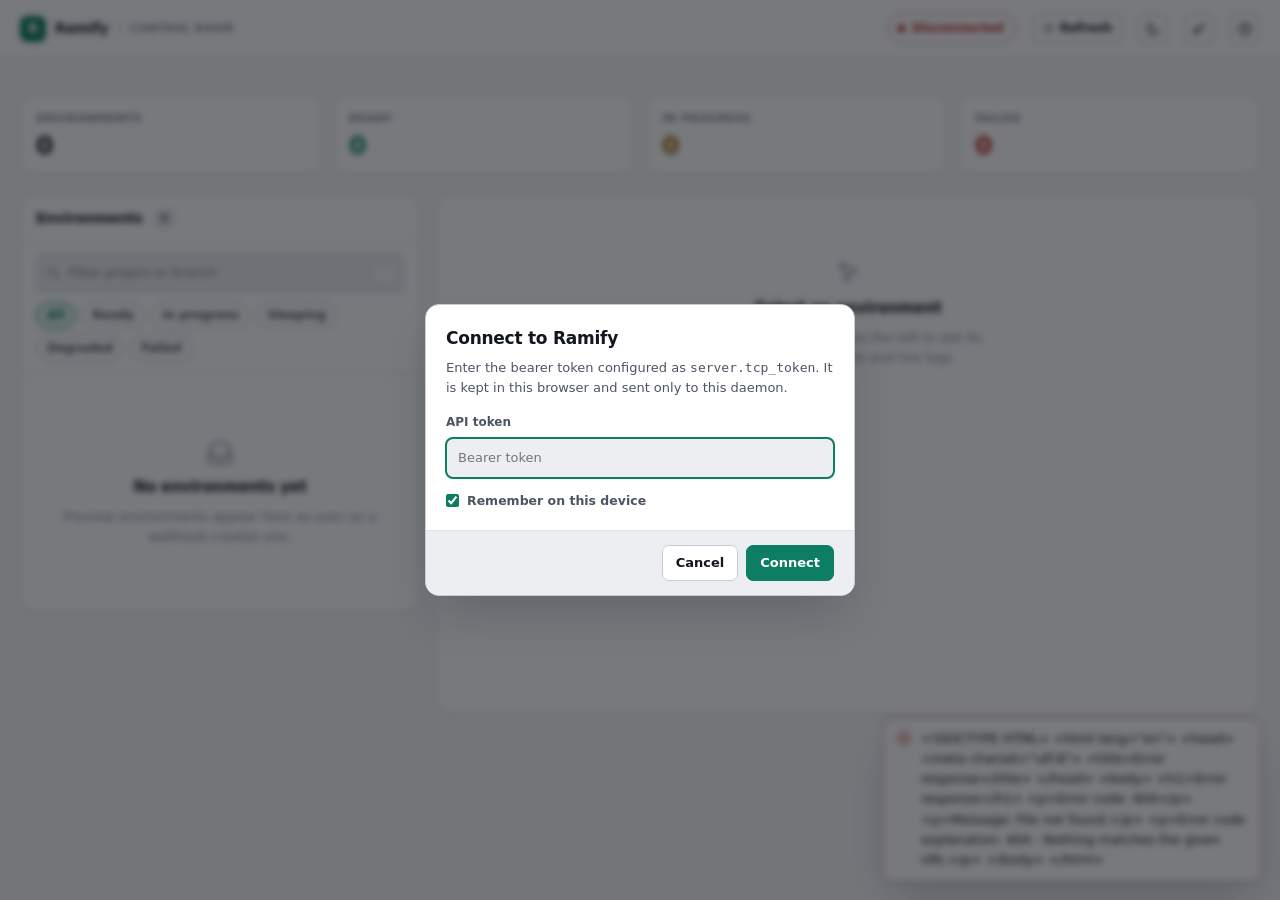
==== commit 2329deab: "fix: durable sleep/wake, compensating destroy, degraded rollback, and daemon hardening Addresses eig" ====
--- a/internal/api/dashboard/index.html
+++ b/internal/api/dashboard/index.html
@@ -598,14 +598,19 @@
 var THEME_KEY          = "ramify.theme";
 
 /* Status vocabulary, mirroring internal/store: pending, deploying, ready,
- * failed, sleeping, destroying, destroyed. Anything unrecognised falls back to
- * the idle tone rather than being dropped, so a future status still renders. */
+ * failed, degraded, sleeping, destroying, destroyed. Anything unrecognised
+ * falls back to the idle tone rather than being dropped, so a future status
+ * still renders. Degraded reuses the amber "busy" tone (without the pulse) so
+ * it reads as "needs attention" without being mistaken for the red failed
+ * state: a degraded environment is still serving its last known-good
+ * revision, just not the one that was requested. */
 var STATUS = {
   ready:      { label: "Ready",      tone: "ok",   pulse: false },
   deploying:  { label: "Deploying",  tone: "busy", pulse: true  },
   pending:    { label: "Pending",    tone: "busy", pulse: true  },
   destroying: { label: "Destroying", tone: "busy", pulse: true  },
   failed:     { label: "Failed",     tone: "bad",  pulse: false },
+  degraded:   { label: "Degraded",   tone: "busy", pulse: false },
   sleeping:   { label: "Sleeping",   tone: "rest", pulse: false },
   destroyed:  { label: "Destroyed",  tone: "idle", pulse: false }
 };
@@ -615,6 +620,7 @@
   { id: "ready",     label: "Ready"       },
   { id: "deploying", label: "In progress" },
   { id: "sleeping",  label: "Sleeping"    },
+  { id: "degraded",  label: "Degraded"    },
   { id: "failed",    label: "Failed"      }
 ];
 
@@ -1161,6 +1167,9 @@
   if (status === "sleeping") {
     container.appendChild(actionButton("Wake", "i-power", "btn", function () { runAction(env, "wake"); }));
   }
+  if (status === "degraded" && env.LastGoodArtifactRef) {
+    container.appendChild(actionButton("Rollback", "i-refresh", "btn", function () { runAction(env, "rollback"); }));
+  }
   if (status !== "destroyed" && status !== "destroying") {
     container.appendChild(actionButton("Destroy", "i-trash", "btn btn-danger", function () { runAction(env, "destroy"); }));
   }
@@ -1281,10 +1290,11 @@
 /* --------------------------------------------------------------- actions -- */
 
 var ACTIONS = {
-  sleep:   { verb: "Sleep",   past: "Sleep requested",   method: "POST",   path: "/sleep", destructive: false },
-  wake:    { verb: "Wake",    past: "Wake requested",    method: "POST",   path: "/wake",  destructive: false },
+  sleep:    { verb: "Sleep",    past: "Sleep requested",    method: "POST",   path: "/sleep",    destructive: false },
+  wake:     { verb: "Wake",     past: "Wake requested",     method: "POST",   path: "/wake",     destructive: false },
+  rollback: { verb: "Rollback", past: "Rollback requested", method: "POST",   path: "/rollback", destructive: false },
   // Destroy is DELETE on the environment itself; there is no /destroy route.
-  destroy: { verb: "Destroy", past: "Destroy requested", method: "DELETE", path: "",       destructive: true  }
+  destroy:  { verb: "Destroy",  past: "Destroy requested",  method: "DELETE", path: "",          destructive: true  }
 };
 
 function runAction(env, kind) {
